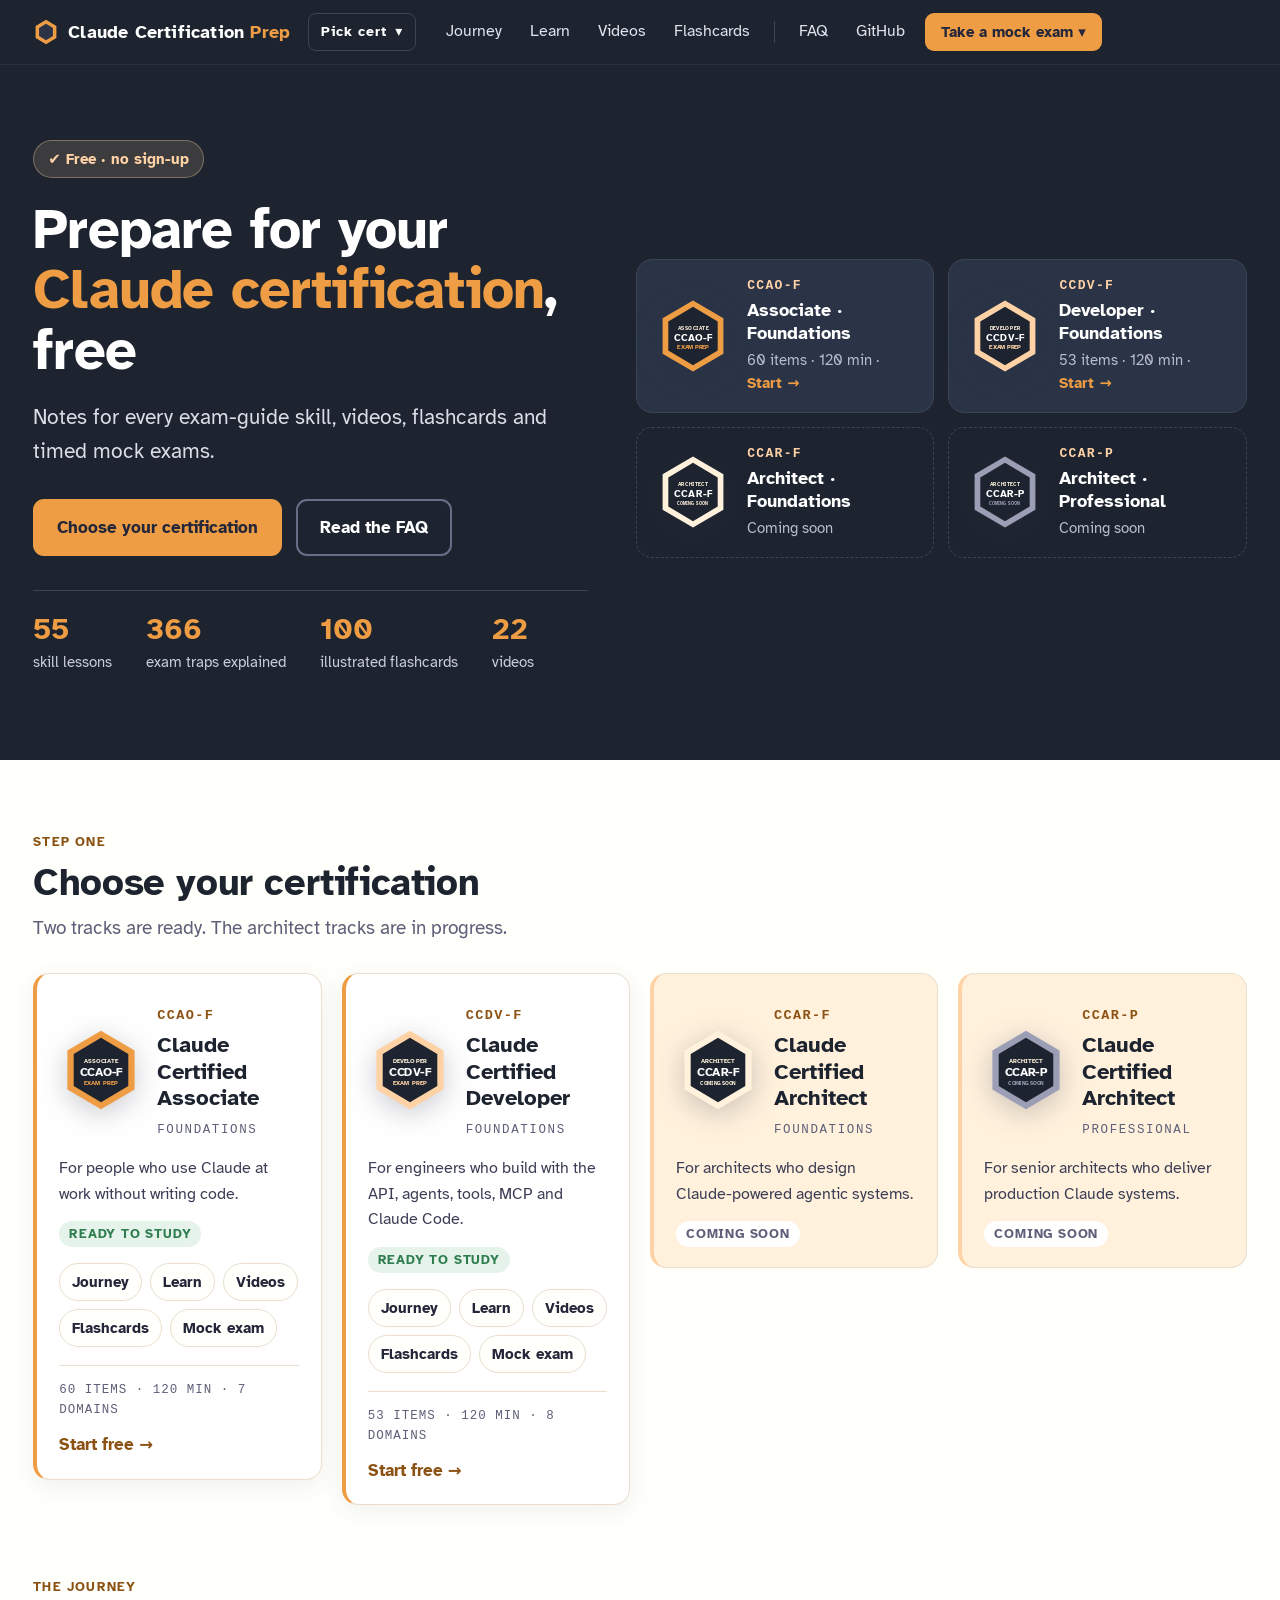
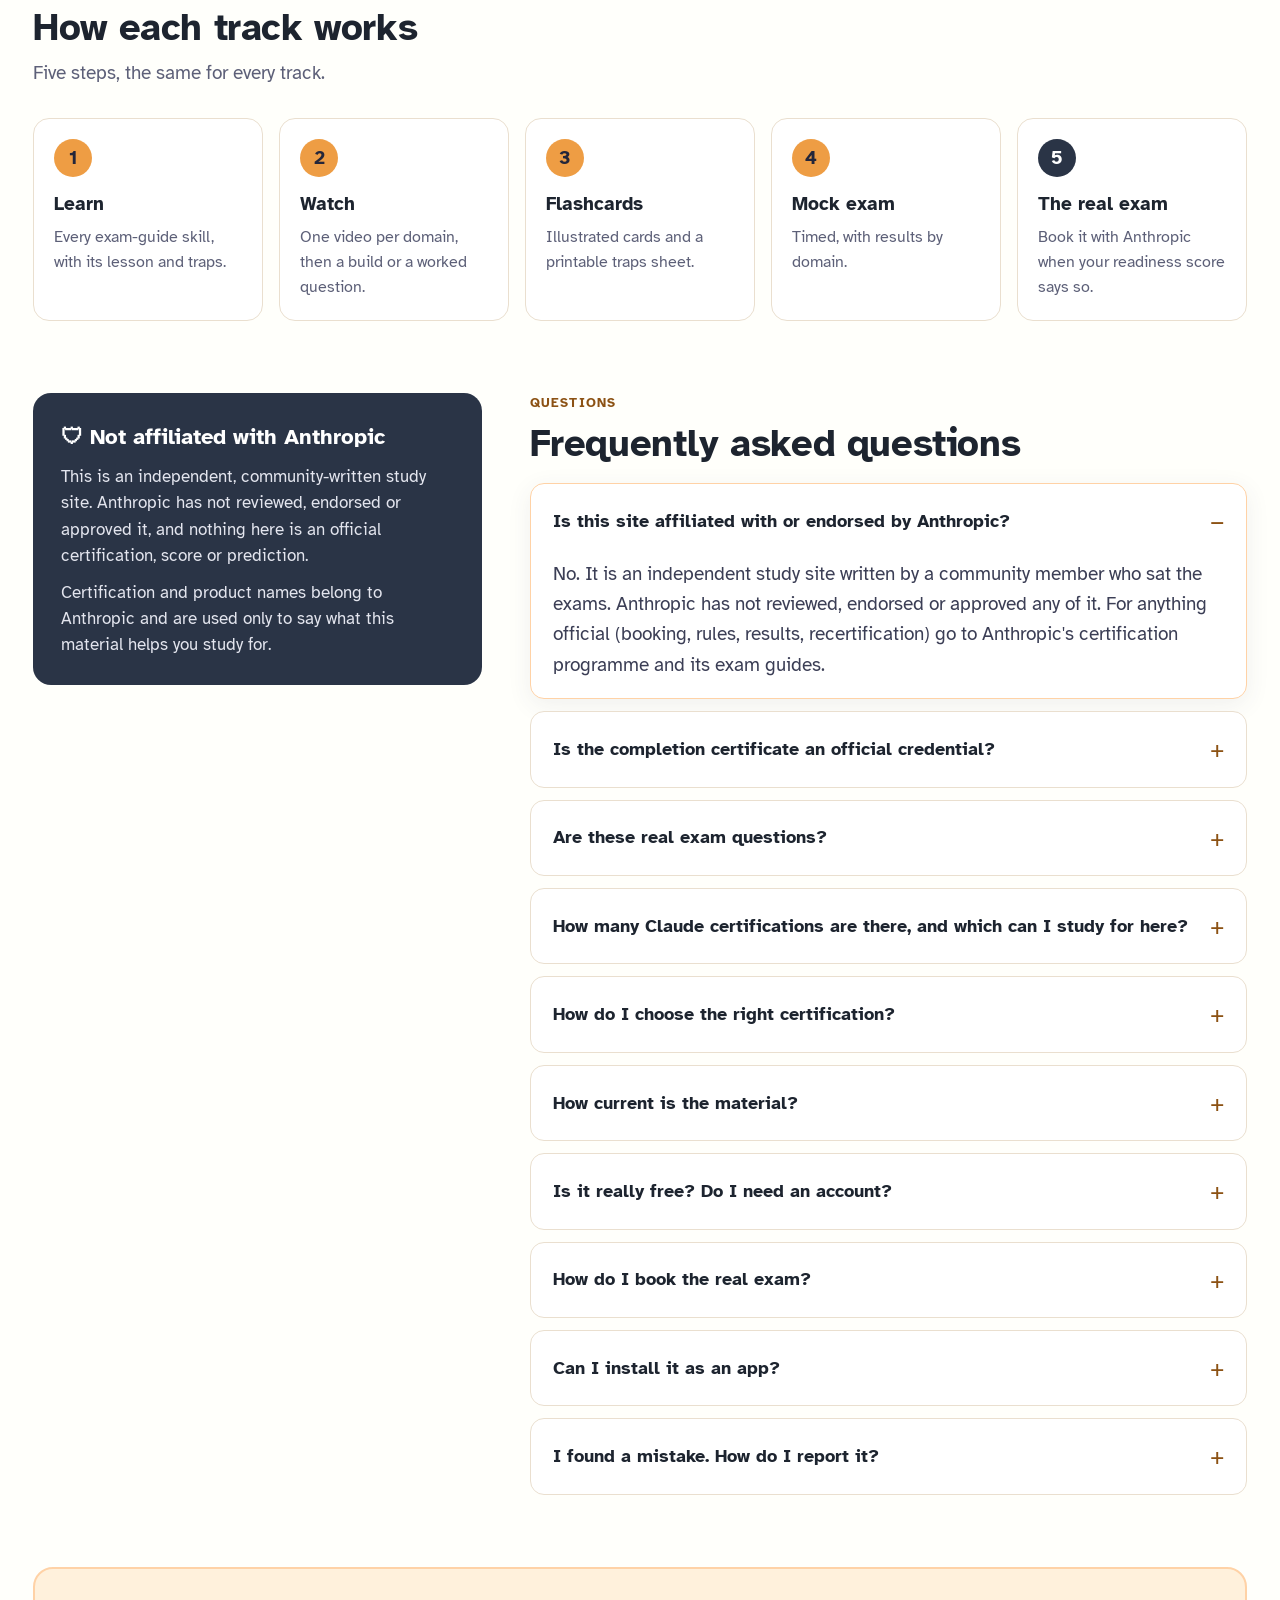
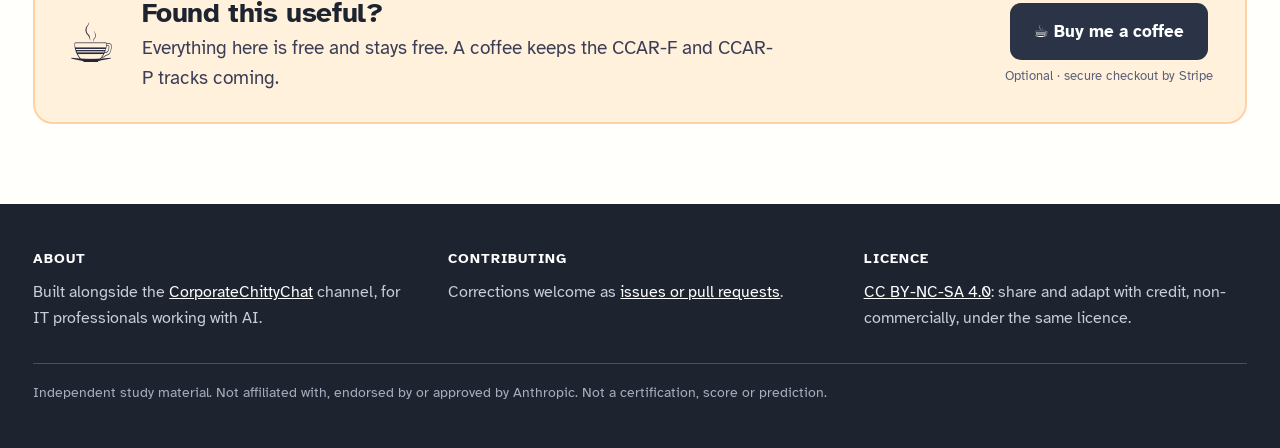
==== index.html @ 1da35a8d "Install app button in the header The shared header has an Install app button. In Chrome, Edge and on" ====
<!DOCTYPE html>
<html lang="en">
<head>
<meta charset="UTF-8">
<meta name="viewport" content="width=device-width, initial-scale=1.0">
<title>Claude Certification Prep · free study material</title>
<link rel="icon" href="data:image/svg+xml,%3Csvg xmlns='http://www.w3.org/2000/svg' viewBox='0 0 120 120'%3E%3Cpolygon points='60,4 108,32 108,88 60,116 12,88 12,32' fill='%23EE9D44'/%3E%3Cpolygon points='60,22 92,41 92,79 60,98 28,79 28,41' fill='%232A3446'/%3E%3C/svg%3E">
<link rel="manifest" href="manifest.webmanifest">
<link rel="apple-touch-icon" href="icons/icon-192.png">
<meta name="theme-color" content="#1D242F">
<meta name="apple-mobile-web-app-title" content="Cert Prep">
<meta name="description" content="Free study notes, videos, flashcards and mock exams for the CCAO-F and CCDV-F Claude certifications. Not affiliated with Anthropic.">
<link rel="stylesheet" href="theme.css?v=2026110306">
<style>
  *{box-sizing:border-box; margin:0; padding:0;}
  .wrap{max-width:var(--page-max); margin:0 auto; padding:0 var(--page-pad);}
  .label{display:block; font-size:13px; font-weight:800; letter-spacing:1.2px; text-transform:uppercase; color:var(--orange-ink); margin-bottom:8px;}
  section{padding:72px 0 0;}
  section[id]{scroll-margin-top:80px;}
  h2{font-size:38px; line-height:1.15; letter-spacing:-.4px; color:var(--slate-deep);}
  .sub{color:var(--muted); font-size:19px; margin-top:8px; max-width:780px;}
  .btn{display:inline-flex; align-items:center; gap:8px; font-size:17px; font-weight:700; padding:13px 22px; border-radius:11px; text-decoration:none; border:2px solid transparent;}
  .btn.primary{background:var(--orange); color:var(--ink);}
  .btn.primary:hover{filter:brightness(1.06);}
  .btn.ghost{border-color:#6A6D88; color:#fff;}
  .btn.ghost:hover{background:rgba(255,255,255,.08);}

  /* hero */
  .hero{background:var(--slate-deep); color:#fff; padding:76px 0 84px;}
  .hero .wrap{display:grid; grid-template-columns:minmax(0,1fr) minmax(0,1.1fr); gap:48px; align-items:center;}
  .pill{display:inline-flex; gap:10px; align-items:center; font-size:15px; font-weight:700; background:rgba(255,210,166,.14); color:var(--peach); border:1px solid rgba(255,210,166,.35); padding:6px 14px; border-radius:999px; margin-bottom:22px;}
  .hero h1{font-size:56px; line-height:1.08; letter-spacing:-.8px;}
  .hero h1 em{font-style:normal; color:var(--orange);}
  .hero .lead{font-size:21px; color:#DADCE7; margin:20px 0 30px; max-width:640px;}
  .cta{display:flex; flex-wrap:wrap; gap:14px;}
  .hero .note{margin-top:20px; font-size:14.5px; color:#AFB2C6;}

  .hbadges{display:grid; grid-template-columns:repeat(2,minmax(0,1fr)); gap:14px;}
  .hb{display:flex; gap:16px; align-items:center; background:var(--slate); border:1px solid #3A4558; border-radius:16px; padding:16px 18px; color:#fff; text-decoration:none;}
  a.hb:hover{border-color:var(--orange);}
  .hb .badge{width:76px; height:76px; flex:none;}
  .hb .c{display:block; font-family:var(--mono); font-size:13px; font-weight:700; letter-spacing:1.3px; color:var(--peach);}
  .hb b{display:block; font-size:18px; line-height:1.25; margin-top:3px;}
  .hb .l{display:block; font-size:14.5px; color:#B9BDCE; margin-top:5px;}
  .hb .go{color:var(--orange); font-weight:700;}
  .hb.soon{background:transparent; border-style:dashed;}
  .stats{display:flex; flex-wrap:wrap; gap:12px 34px; margin-top:34px; padding-top:22px; border-top:1px solid #3A4558;}
  .stat b{display:block; font-size:30px; line-height:1.1; color:var(--orange);}
  .stat span{font-size:14.5px; color:#C9CDDA;}

  /* certifications */
  .certs{display:grid; grid-template-columns:repeat(4,minmax(0,1fr)); gap:20px; margin-top:30px; align-items:start;}
  .cert{display:flex; flex-direction:column; background:var(--card); border:1px solid var(--line); border-left:4px solid var(--orange); border-radius:16px; padding:24px 22px 20px; box-shadow:var(--shadow);}
  .cert.soon{border-left-color:var(--peach); background:var(--cream); box-shadow:none;}
  .badge{width:84px; height:84px; flex:none; filter:drop-shadow(0 6px 14px rgba(44,46,67,.25));}
  .cert .bhead{display:flex; gap:14px; align-items:center;}
  .cert .code{font-family:var(--mono); font-size:13.5px; font-weight:700; letter-spacing:1.4px; color:var(--orange-ink);}
  .cert h3{font-size:22px; line-height:1.2; margin-top:4px; color:var(--slate-deep);}
  .cert .lvl{font-family:var(--mono); font-size:12.5px; letter-spacing:1.6px; text-transform:uppercase; color:var(--muted); margin-top:6px;}
  .cert .who{font-size:16px; color:#3B3E55; margin-top:14px;}
  .cert .status{align-self:flex-start; margin-top:14px; font-size:12.5px; font-weight:800; letter-spacing:.8px; text-transform:uppercase; padding:3px 10px; border-radius:999px; background:var(--good-soft); color:var(--good);}
  .cert.soon .status{background:#fff; color:var(--muted);}
  .cert ul{list-style:none; display:flex; flex-wrap:wrap; gap:8px; margin-top:16px; font-size:15px;}
  .cert ul a{display:inline-block; text-decoration:none; font-weight:700; padding:6px 12px; border:1px solid var(--line); border-radius:999px; background:var(--paper);}
  .cert ul a:hover{color:var(--orange-ink); border-color:var(--orange);}
  .cert .foot{margin-top:18px; padding-top:14px; border-top:1px solid var(--line); font-family:var(--mono); font-size:12.5px; letter-spacing:1px; text-transform:uppercase; color:var(--muted);}
  .cert .go{margin-top:12px; font-weight:800; font-size:16.5px; color:var(--orange-ink); text-decoration:none;}
  .cert .go:hover{text-decoration:underline;}

  /* how it works */
  .steps{display:grid; grid-template-columns:repeat(5,minmax(0,1fr)); gap:16px; margin-top:30px; counter-reset:s;}
  .step{background:var(--card); border:1px solid var(--line); border-radius:16px; padding:20px; counter-increment:s;}
  .step::before{content:counter(s); display:flex; align-items:center; justify-content:center; width:38px; height:38px; border-radius:50%; background:var(--orange); color:var(--ink); font-weight:800; margin-bottom:12px;}
  .step:last-child::before{background:var(--slate); color:#fff;}
  .step h3{font-size:19px; color:var(--slate-deep);}
  .step p{font-size:15.5px; color:var(--muted); margin-top:6px;}

  /* faq */
  .faq{display:grid; grid-template-columns:minmax(0,1fr) minmax(0,1.6fr); gap:48px; align-items:start;}
  .notice{background:var(--slate); color:#fff; border-radius:18px; padding:26px 28px; position:sticky; top:90px;}
  .notice h3{font-size:22px; display:flex; gap:10px; align-items:center;}
  .notice p{color:#E3E5EE; margin-top:10px; font-size:16.5px;}
  .qa{display:grid; gap:12px;}
  details{background:var(--card); border:1px solid var(--line); border-radius:14px; padding:0 22px;}
  details[open]{border-color:var(--peach); box-shadow:var(--shadow);}
  summary{cursor:pointer; list-style:none; display:flex; justify-content:space-between; align-items:center; gap:16px; padding:18px 0; font-weight:700; font-size:18px; color:var(--slate-deep);}
  summary::-webkit-details-marker{display:none;}
  summary::after{content:"+"; font-size:24px; font-weight:400; color:var(--orange-ink); flex:none;}
  details[open] summary::after{content:"−";}
  details p{padding:0 0 18px; color:#3B3E55; max-width:72ch;}
  details p + p{margin-top:-6px;}
  details a{color:var(--orange-ink); font-weight:600;}

  /* support */
  .coffee{display:grid; grid-template-columns:auto 1fr auto; gap:26px; align-items:center; background:var(--cream); border:2px solid var(--peach); border-radius:20px; padding:28px 32px;}
  .coffee .cup{font-size:54px; line-height:1;}
  .coffee h2{font-size:28px;}
  .coffee p{color:#3B3E55; max-width:640px; margin-top:4px;}
  .coffee-cta{display:flex; flex-direction:column; align-items:center; gap:6px;}
  .coffee-cta small{color:var(--muted); font-size:13px;}
  .btn.coffee-btn{background:var(--slate); color:#fff;}
  .btn.coffee-btn:hover{background:var(--slate-deep);}
  .supporters{background:#fff; border:1px solid var(--peach); color:var(--slate); font-weight:700; font-size:14.5px; padding:4px 12px; border-radius:999px;}
  .thanks{position:fixed; left:50%; bottom:22px; transform:translateX(-50%); background:var(--good); color:#fff; font-weight:700; padding:14px 22px; border-radius:12px; z-index:30;}
  .hidden{display:none!important;}

  footer{margin-top:80px; background:var(--slate-deep); color:#C9CCDA; padding:44px 0; font-size:16px;}
  footer .wrap{display:grid; grid-template-columns:repeat(3,minmax(0,1fr)); gap:32px;}
  footer h4{color:#fff; font-size:14px; letter-spacing:1px; text-transform:uppercase; margin-bottom:10px;}
  footer a{color:#fff;}
  .fine{grid-column:1 / -1; border-top:1px solid #4A4D68; padding-top:18px; font-size:13.5px; color:#A9ACC0;}

  @media (max-width:1180px){ .certs{grid-template-columns:repeat(2,minmax(0,1fr));} .steps{grid-template-columns:repeat(3,minmax(0,1fr));} .cert{min-height:0;} }
  @media (max-width:900px){
    .hero .wrap, .faq, footer .wrap{grid-template-columns:1fr;}
    .notice{position:static;}
    .coffee{grid-template-columns:1fr; text-align:center; justify-items:center;}
  }
  /* Phones: a short hero so the certification cards show early; the hero badges (repeated on the cards) are
     dropped and the four stats become one quiet line. */
  @media (max-width:640px){
    .wrap{padding:0 16px;}
    section{padding-top:44px;}
    .hero{padding:26px 0 30px!important;} .hero .wrap{gap:18px;}
    .pill{font-size:14px; padding:4px 12px; margin-bottom:14px;}
    .hero h1{font-size:32px; line-height:1.12;} .hero .lead{font-size:17.5px; margin:12px 0 18px;}
    .cta .btn{width:100%; justify-content:center; min-height:52px;}
    .cta .btn.ghost{display:none;}
    /* the certification tiles become a swipeable row: one tile at a time, the next one peeking in */
    .hbadges{display:flex; overflow-x:auto; scroll-snap-type:x mandatory; gap:12px; margin:0 calc(-1 * var(--page-pad)); padding:0 var(--page-pad) 8px; scrollbar-width:none;}
    .hbadges::-webkit-scrollbar{display:none;}
    .hb{flex:0 0 84%; scroll-snap-align:start;} .hb .badge{width:64px; height:64px;}
    .stats{gap:6px 18px; margin-top:22px; padding-top:16px;}
    .stat b{display:inline; font-size:20px; margin-right:6px;} .stat span{font-size:15px;}
    h2{font-size:28px;}
    .sub{font-size:17px;}
    .certs{grid-template-columns:1fr;}
    .steps{grid-template-columns:1fr; gap:10px; margin-top:20px;}
    .step{display:grid; grid-template-columns:38px 1fr; gap:2px 14px; padding:14px 16px;}
    .step::before{grid-row:1 / span 2; margin:0;}
    .step p{margin-top:0; font-size:16px;}
    .notice{padding:20px 18px;}
    details{padding:0 16px;}
    summary{font-size:17px; min-height:56px; padding:12px 0;}
    .coffee{padding:22px 18px; gap:14px;}
    footer{margin-top:52px; padding:32px 0;}
    .fine{font-size:14px;}
  }
</style>
</head>
<body>
<header id="siteNav" data-page="home"></header>

<section class="hero" style="padding-top:76px">
  <div class="wrap">
    <div>
      <span class="pill">✔ Free · no sign-up</span>
      <h1>Prepare for your <em>Claude certification</em>, free</h1>
      <p class="lead">Notes for every exam-guide skill, videos, flashcards and timed mock exams.</p>
      <div class="cta">
        <a class="btn primary" href="#certs">Choose your certification</a>
        <a class="btn ghost" href="#faq">Read the FAQ</a>
      </div>
      <div class="stats" id="facts"></div>
    </div>
    <div class="hbadges" id="heroBadges"></div>
  </div>
</section>

<section id="certs">
  <div class="wrap">
    <span class="label">Step one</span>
    <h2>Choose your certification</h2>
    <p class="sub">Two tracks are ready. The architect tracks are in progress.</p>
    <div class="certs" id="certGrid"></div>
  </div>
</section>

<section id="how">
  <div class="wrap">
    <span class="label">The journey</span>
    <h2>How each track works</h2>
    <p class="sub">Five steps, the same for every track.</p>
    <div class="steps">
      <div class="step"><h3>Learn</h3><p>Every exam-guide skill, with its lesson and traps.</p></div>
      <div class="step"><h3>Watch</h3><p>One video per domain, then a build or a worked question.</p></div>
      <div class="step"><h3>Flashcards</h3><p>Illustrated cards and a printable traps sheet.</p></div>
      <div class="step"><h3>Mock exam</h3><p>Timed, with results by domain.</p></div>
      <div class="step"><h3>The real exam</h3><p>Book it with Anthropic when your readiness score says so.</p></div>
    </div>
  </div>
</section>

<section id="faq">
  <div class="wrap faq">
    <div class="notice">
      <h3>🛡 Not affiliated with Anthropic</h3>
      <p>This is an independent, community-written study site. Anthropic has not reviewed, endorsed or approved it, and nothing here is an official certification, score or prediction.</p>
      <p>Certification and product names belong to Anthropic and are used only to say what this material helps you study for.</p>
    </div>
    <div>
      <span class="label">Questions</span>
      <h2 style="margin-bottom:18px">Frequently asked questions</h2>
      <div class="qa">
        <details open>
          <summary>Is this site affiliated with or endorsed by Anthropic?</summary>
          <p>No. It is an independent study site written by a community member who sat the exams. Anthropic has not reviewed, endorsed or approved any of it. For anything official (booking, rules, results, recertification) go to Anthropic's certification programme and its exam guides.</p>
        </details>
        <details>
          <summary>Is the completion certificate an official credential?</summary>
          <p>No. It records that you finished this free practice path and how you scored on its practice mock exam. It is not an Anthropic certification, not a score on the real exam and not a prediction that you will pass.</p>
        </details>
        <details>
          <summary>Are these real exam questions?</summary>
          <p>No. Every practice question, flashcard and worked example is written for this project, and no item from any real exam is reproduced. The study notes are organised by the skills and weights Anthropic publishes in its exam guides, because that is what the exam is marked against.</p>
        </details>
        <details>
          <summary>How many Claude certifications are there, and which can I study for here?</summary>
          <p>Four: Associate (CCAO-F), Developer (CCDV-F), Architect Foundations (CCAR-F) and Architect Professional (CCAR-P). CCAO-F and CCDV-F have full material here today. CCAR-F and CCAR-P are being written and will follow the same journey.</p>
        </details>
        <details>
          <summary>How do I choose the right certification?</summary>
          <p>CCAO-F is for people who use Claude at work without writing code: prompting, checking output, choosing features, governance. CCDV-F is for developers who build with the API, agents, tools and MCP, and Claude Code. The architect tracks are for people who design Claude-powered systems.</p>
        </details>
        <details>
          <summary>How current is the material?</summary>
          <p>The notes follow the published exam guides and show the date product facts were last checked. Model names, limits and prices change between releases, so confirm them at docs.claude.com before you sit the exam. When a guide changes, the notes are updated to match.</p>
        </details>
        <details>
          <summary>Is it really free? Do I need an account?</summary>
          <p>Yes, and no. There is no paywall, no sign-up and no tracking. Your progress (lessons ticked, flashcards known, mock scores) is kept in your own browser only. The only ask is an optional coffee.</p>
        </details>
        <details>
          <summary>How do I book the real exam?</summary>
          <p>Through Anthropic's certification programme, which publishes the exam guide, fees and policies for each certification. Read the official guide for your exam before booking.</p>
        </details>
        <details>
          <summary>Can I install it as an app?</summary>
          <p>Yes, free. Use <b>Install app</b> in the menu at the top. On Android or in Chrome or Edge on a computer, choose Install. On iPhone or iPad, open the site in Safari, tap Share, then Add to Home Screen. It opens full screen from its own icon, and your progress stays on your device as before.</p>
        </details>
        <details>
          <summary>I found a mistake. How do I report it?</summary>
          <p>Please open an <a href="https://github.com/CorporateChittyChat/claude-certification-prep/issues">issue on GitHub</a>. Corrections are welcome, especially where the official documentation has moved on.</p>
        </details>
      </div>
    </div>
  </div>
</section>

<section id="support">
  <div class="wrap">
    <div class="coffee">
      <div class="cup" aria-hidden="true">☕</div>
      <div>
        <h2>Found this useful?</h2>
        <p>Everything here is free and stays free. A coffee keeps the CCAR-F and CCAR-P tracks coming.</p>
      </div>
      <div class="coffee-cta">
        <a class="btn coffee-btn" href="https://buy.stripe.com/5kQ8wSeembHnakwaXGgrS01" target="_blank" rel="noopener">☕ Buy me a coffee</a>
        <small>Optional · secure checkout by Stripe</small>
        <span class="supporters hidden" id="supporters"></span>
      </div>
    </div>
  </div>
</section>

<div class="thanks hidden" id="thanks" role="status">Thank you for the coffee! 🙏 It genuinely helps keep this free.</div>

<footer>
  <div class="wrap">
    <div>
      <h4>About</h4>
      <p>Built alongside the <a href="https://www.youtube.com/@Corporatechittychat">CorporateChittyChat</a> channel, for IT professionals working with AI.</p>
    </div>
    <div>
      <h4>Contributing</h4>
      <p>Corrections welcome as <a href="https://github.com/CorporateChittyChat/claude-certification-prep/issues">issues or pull requests</a>.</p>
    </div>
    <div>
      <h4>Licence</h4>
      <p><a href="https://github.com/CorporateChittyChat/claude-certification-prep/blob/main/LICENSE.md">CC BY-NC-SA 4.0</a>: share and adapt with credit, non-commercially, under the same licence.</p>
    </div>
    <p class="fine">Independent study material. Not affiliated with, endorsed by or approved by Anthropic. Not a certification, score or prediction.</p>
  </div>
</footer>

<script src="site-nav.js?v=2026110306"></script>
<script src="path-data.js?v=2026110306"></script>
<script src="flashcards-data.js?v=2026110306"></script>
<script src="learn-data-ccao-f.js?v=2026110306"></script>
<script src="learn-data-ccdv-f.js?v=2026110306"></script>
<script>
const el = (tag, cls, text) => { const e = document.createElement(tag); if(cls) e.className = cls; if(text !== undefined) e.textContent = text; return e; };
const LD = window.LEARN_DATA || {}, PD = window.PATH_DATA || {}, FC = window.FC_DATA || {};

const CERTS = [
  { id: "ccao-f", name: "Claude Certified Associate", lvl: "Foundations", who: "For people who use Claude at work without writing code." },
  { id: "ccdv-f", name: "Claude Certified Developer", lvl: "Foundations", who: "For engineers who build with the API, agents, tools, MCP and Claude Code." },
  { id: "ccar-f", name: "Claude Certified Architect", lvl: "Foundations", who: "For architects who design Claude-powered agentic systems.", soon: true },
  { id: "ccar-p", name: "Claude Certified Architect", lvl: "Professional", who: "For senior architects who deliver production Claude systems.", soon: true }
];

/* Exam-prep badges, drawn with SVG DOM calls (no HTML strings). Ring colours come from the palette. */
const RING = { "ccao-f": ["#EE9D44", "ASSOCIATE"], "ccdv-f": ["#FFD2A6", "DEVELOPER"], "ccar-f": ["#FFF1DC", "ARCHITECT"], "ccar-p": ["#9C9EB5", "ARCHITECT"] };
function badge(id, soon){
  const NS = "http://www.w3.org/2000/svg", [ring, role] = RING[id];
  const svg = document.createElementNS(NS, "svg");
  svg.setAttribute("viewBox", "0 0 120 120"); svg.setAttribute("class", "badge"); svg.setAttribute("aria-hidden", "true");
  const poly = (pts, fill) => { const p = document.createElementNS(NS, "polygon"); p.setAttribute("points", pts); p.setAttribute("fill", fill); svg.append(p); };
  const text = (y, fill, size, weight, len, t) => { const e = document.createElementNS(NS, "text"); [["x", 60], ["y", y], ["text-anchor", "middle"], ["fill", fill], ["font-size", size], ["font-weight", weight], ["textLength", len], ["lengthAdjust", "spacingAndGlyphs"], ["font-family", "Atkinson Hyperlegible, Segoe UI, system-ui, Arial, sans-serif"]].forEach(([k, v]) => e.setAttribute(k, v)); e.textContent = t; svg.append(e); };
  poly("60,4 108,32 108,88 60,116 12,88 12,32", ring);
  poly("60,14 99,37 99,83 60,106 21,83 21,37", "#1D242F");
  text(50, "#FFF1DC", 9, 700, 48, role);
  text(68, "#FFFFFF", 16, 800, 60, id.toUpperCase());
  text(81, ring, 8.5, 700, 50, soon ? "COMING SOON" : "EXAM PREP");
  return svg;
}
const heroBadges = document.getElementById("heroBadges");

const grid = document.getElementById("certGrid");
let totals = { notes: 0, traps: 0, cards: 0, videos: 0 };
CERTS.forEach(c => {
  const L = LD[c.id], P = PD[c.id], F = FC[c.id];
  const card = el("article", "cert" + (c.soon ? " soon" : ""));
  const bh = el("div", "bhead"), bt = el("div");
  bt.append(el("span", "code", c.id.toUpperCase()), el("h3", "", c.name), el("span", "lvl", c.lvl));
  bh.append(badge(c.id, c.soon), bt);
  card.append(bh, el("p", "who", c.who));
  card.append(el("span", "status", c.soon ? "Coming soon" : "Ready to study"));
  if(!c.soon && P){
    const ul = el("ul");
    [["🧭", "Journey", "path.html?track=" + c.id], ["📖", "Learn", "learn.html?track=" + c.id], ["▶", "Videos", "videos.html?track=" + c.id], ["🃏", "Flashcards", "flashcards.html?track=" + c.id], ["⏱", "Mock exam", P.exam]].forEach(([i, t, h]) => {
      const li = el("li"), a = el("a"); a.href = h; a.textContent = t; li.append(a); ul.append(li);
    });
    card.append(ul);
  }
  const g = L && L.glance ? Object.fromEntries(L.glance) : null;
  const doms = L ? L.domains.filter(d => d.w).length : 0;
  const items = g && g.Items ? g.Items.split(",")[0] + " items" : null;
  const time = g && g.Time ? g.Time.replace(" minutes", " min") : null;
  if(!c.soon) card.append(el("span", "foot", [items, time, doms ? doms + " domains" : null].filter(Boolean).join(" · ") || "Notes, videos, flashcards, mock exam"));
  // hero tile: badge and the facts that matter, linking to the track's journey
  const hb = el(c.soon ? "div" : "a", "hb" + (c.soon ? " soon" : ""));
  if(!c.soon) hb.href = "path.html?track=" + c.id;
  const ht = el("div");
  ht.append(el("span", "c", c.id.toUpperCase()), el("b", "", c.name.replace("Claude Certified ", "") + " · " + c.lvl));
  const hl = el("span", "l");
  if(c.soon) hl.textContent = "Coming soon";
  else { hl.append(document.createTextNode([items, time].filter(Boolean).join(" · ") + " · "), el("span", "go", "Start →")); }
  ht.append(hl); hb.append(badge(c.id, c.soon), ht); heroBadges.append(hb);
  if(!c.soon){
    const go = el("a", "go", "Start free →"); go.href = "path.html?track=" + c.id;
    go.addEventListener("click", () => { try{ localStorage.setItem("fc-track", JSON.stringify(c.id)); }catch(e){} });
    card.append(go);
  }
  grid.append(card);
  if(L) L.domains.forEach(d => d.subs.forEach(s => { if(d.w) totals.notes++; totals.traps += s.traps.length; }));
  if(F) totals.cards += F.cards.length;
  if(P) P.sections.forEach(s => s.lessons.forEach(l => l.links.forEach(x => { if(/youtu\.?be/.test(x[2])) totals.videos++; })));
});

const facts = document.getElementById("facts");
[[totals.notes, "skill lessons"], [totals.traps, "exam traps explained"], [totals.cards, "illustrated flashcards"], [totals.videos, "videos"]].forEach(([n, t]) => {
  const f = el("div", "stat"); f.append(el("b", "", String(n)), el("span", "", t)); facts.append(f);
});

/* Supporter count: written daily by .github/workflows/supporters.yml; shown once it reaches 3 */
fetch("supporters.json", { cache: "no-store" }).then(r => r.ok ? r.json() : null).then(d => {
  const n = d && Number.isInteger(d.count) ? d.count : 0;
  if(n < 3) return;
  const s = document.getElementById("supporters");
  s.textContent = `☕ ${n} coffees bought so far`; s.classList.remove("hidden");
}).catch(() => {});

/* Stripe can redirect here with ?thanks=1 after a tip */
if(new URLSearchParams(location.search).get("thanks") === "1"){
  const t = document.getElementById("thanks");
  t.classList.remove("hidden");
  setTimeout(() => t.classList.add("hidden"), 6000);
}
</script>
</body>
</html>
---- theme.css ----
/* Site palette and type scale. Every page links this file first and builds on these tokens.
   Palette (from the CCAO-F recap deck): #FFFFFB paper · #FFF1DC cream · #FFD2A6 peach · #EE9D44 orange · #2A3446 slate · #1D242F navy.
   Contrast: orange is a fill colour (dark text on it). For orange-coloured TEXT use --orange-ink, which passes AA on paper/cream. */
/* Atkinson Hyperlegible (Braille Institute, SIL OFL 1.1), self-hosted in fonts/: no request to Google. See NOTICE.md. */
@font-face{font-family:"Atkinson Hyperlegible"; src:url("fonts/AtkinsonHyperlegible-Regular.woff2") format("woff2"); font-weight:400; font-style:normal; font-display:swap;}
@font-face{font-family:"Atkinson Hyperlegible"; src:url("fonts/AtkinsonHyperlegible-Bold.woff2") format("woff2"); font-weight:700; font-style:normal; font-display:swap;}
@font-face{font-family:"Atkinson Hyperlegible"; src:url("fonts/AtkinsonHyperlegible-Italic.woff2") format("woff2"); font-weight:400; font-style:italic; font-display:swap;}
@font-face{font-family:"Atkinson Hyperlegible"; src:url("fonts/AtkinsonHyperlegible-BoldItalic.woff2") format("woff2"); font-weight:700; font-style:italic; font-display:swap;}
:root{
  --paper:#FFFFFB;
  --cream:#FFF1DC;
  --peach:#FFD2A6;
  --orange:#EE9D44;
  --slate:#2A3446;

  --slate-deep:#1D242F;      /* header, footer, dark panels */
  --slate-soft:#E8EBF0;      /* quiet fills, meter tracks */
  --orange-ink:#8C5214;      /* orange text on light backgrounds (AA) */
  --ink:#24263A;             /* body text */
  --muted:#5D6078;           /* secondary text (AA on paper and cream) */
  --line:#EADFCF;            /* borders on paper/cream */
  --card:#FFFFFF;
  --good:#2E7D4F; --good-soft:#E6F3EA;
  --bad:#B3261E;  --bad-soft:#FBE9E7;

  /* legacy aliases so older page CSS picks up the palette */
  --navy:var(--slate-deep); --panel:var(--slate); --grey:var(--muted);
  --accent:var(--orange); --accent-ink:var(--orange-ink); --accent-soft:var(--cream);
  --gold:var(--orange); --green:var(--good); --green-soft:var(--good-soft); --red:var(--bad); --red-soft:var(--bad-soft);

  --page-max:1880px;       /* pages use the full width of large desktop screens */
  --page-pad:clamp(16px,2.6vw,48px);
  --radius:14px;
  --shadow:0 6px 24px rgba(61,64,91,.08);
  --font:"Atkinson Hyperlegible","Segoe UI",system-ui,-apple-system,Arial,sans-serif;
  --mono:Consolas,"Cascadia Mono","SF Mono",monospace;
}
html{-webkit-text-size-adjust:100%;}
body{font-family:var(--font); background:var(--paper); color:var(--ink); font-size:18px; line-height:1.6;}
@media (min-width:1280px){ body{font-size:19px;} }
a{color:inherit;}
::selection{background:var(--peach);}
:focus-visible{outline:3px solid var(--orange); outline-offset:2px;}
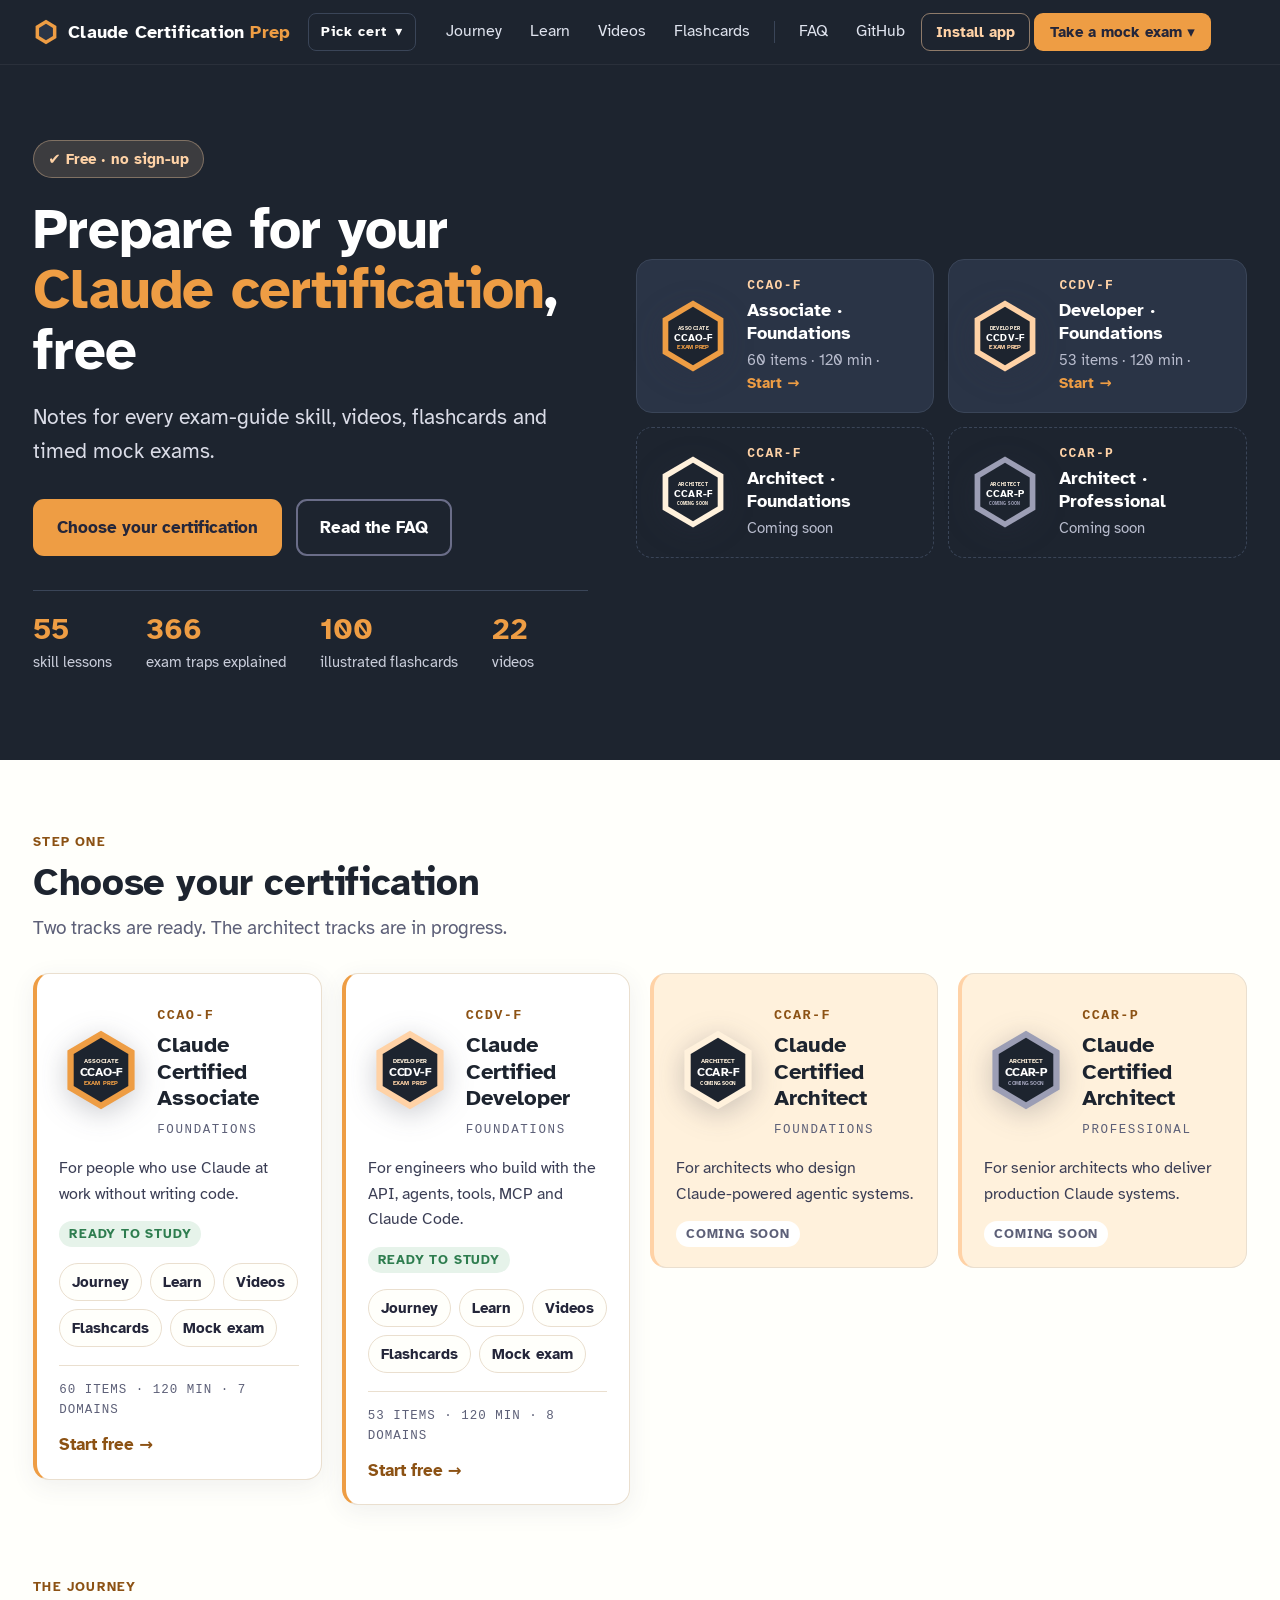
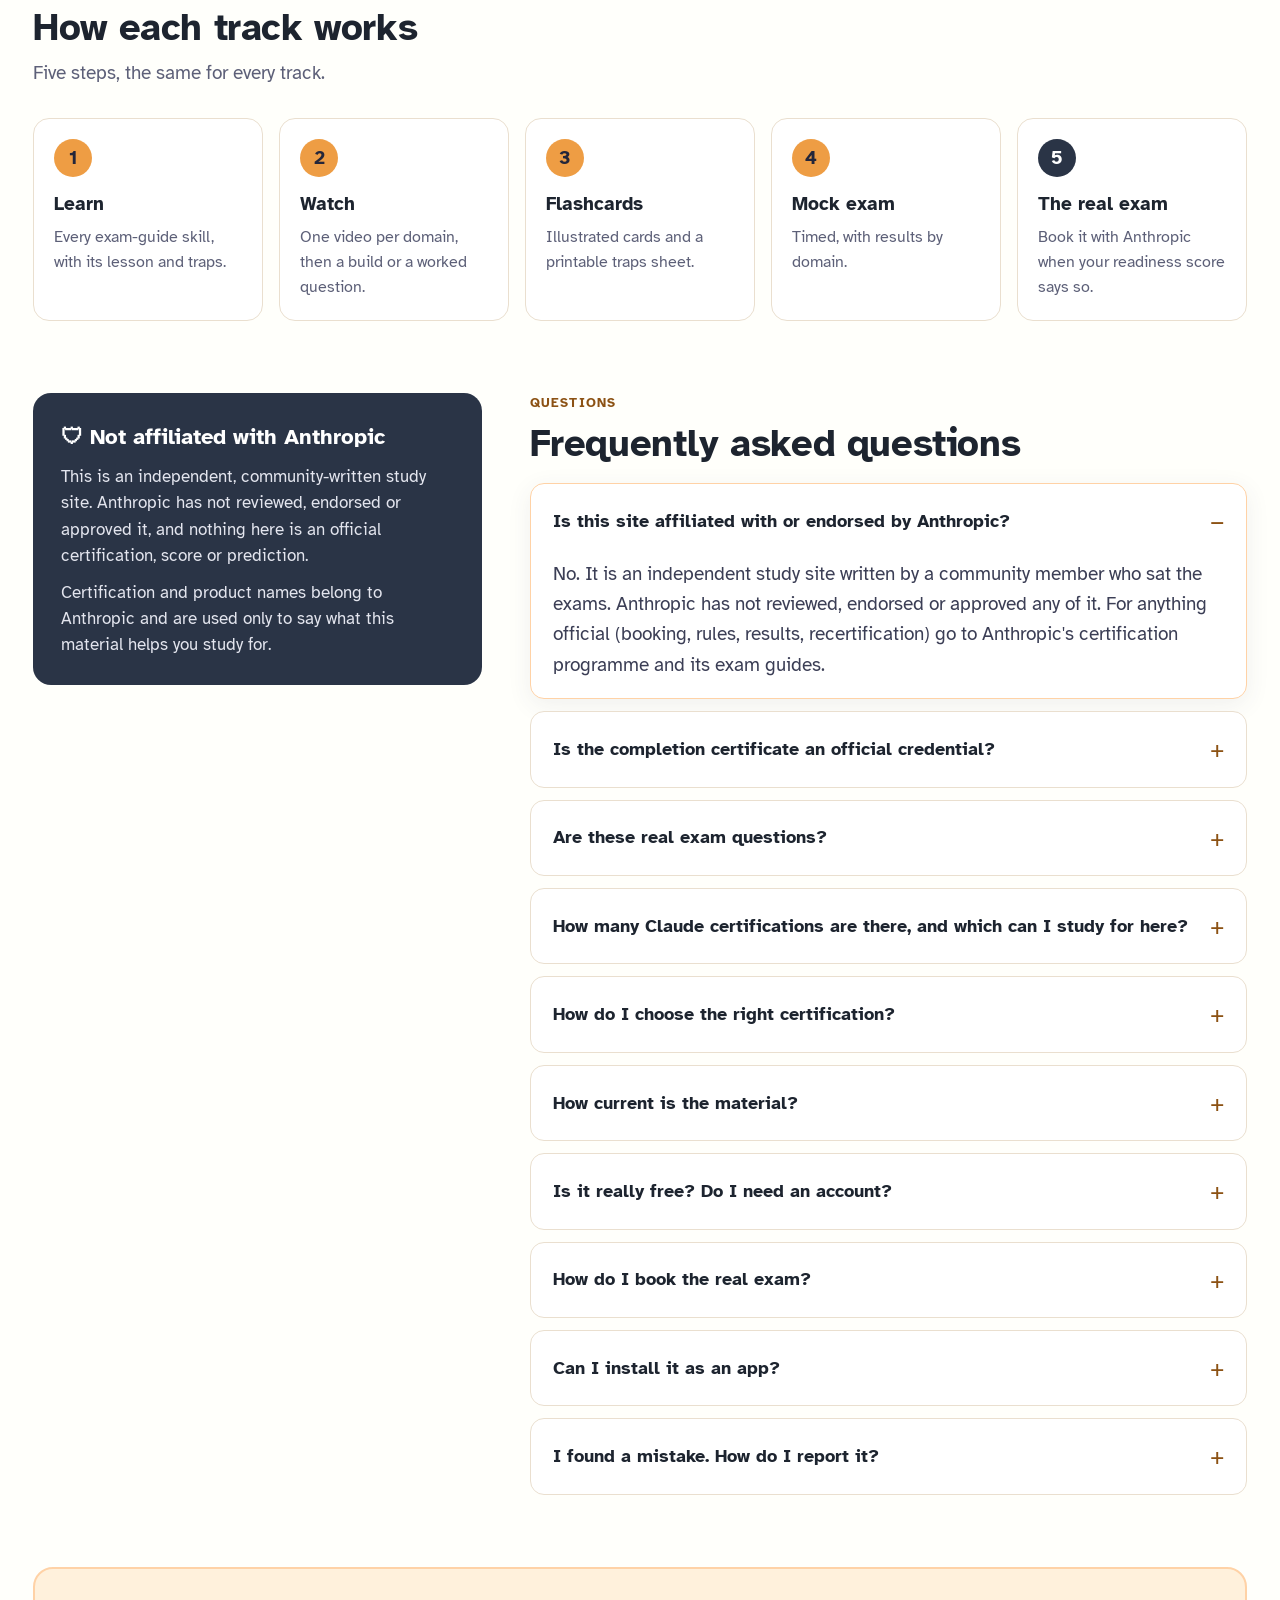
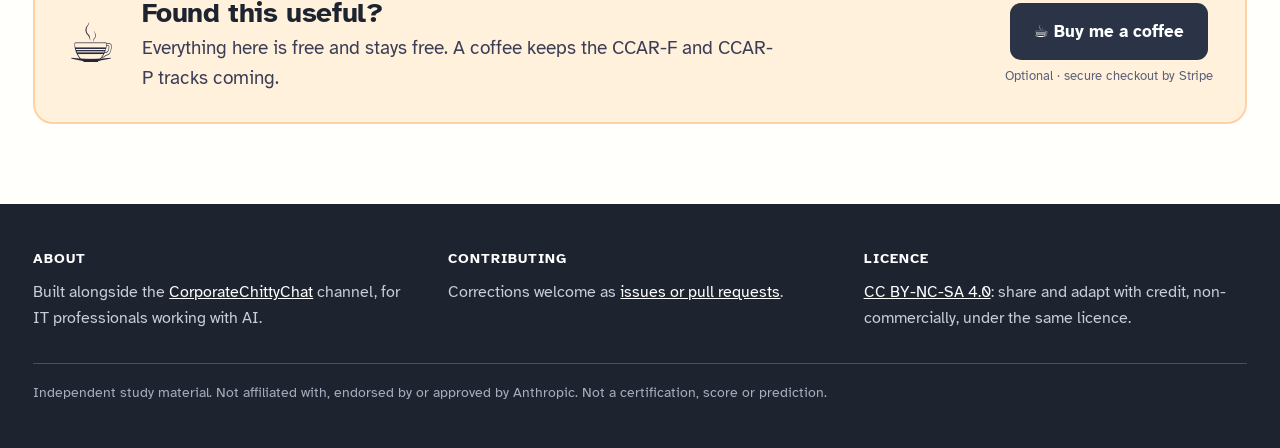
==== commit 9d5341b3: "Install app button is always visible, with steps for each browser Chrome only offers installation af" ====
--- a/index.html
+++ b/index.html
@@ -3,14 +3,110 @@
 <head>
 <meta charset="UTF-8">
 <meta name="viewport" content="width=device-width, initial-scale=1.0">
-<title>Claude Certification Prep · free study material</title>
+<title>Claude Certification Prep: free CCAO-F and CCDV-F study notes, exam traps and mock exams</title>
 <link rel="icon" href="data:image/svg+xml,%3Csvg xmlns='http://www.w3.org/2000/svg' viewBox='0 0 120 120'%3E%3Cpolygon points='60,4 108,32 108,88 60,116 12,88 12,32' fill='%23EE9D44'/%3E%3Cpolygon points='60,22 92,41 92,79 60,98 28,79 28,41' fill='%232A3446'/%3E%3C/svg%3E">
 <link rel="manifest" href="manifest.webmanifest">
 <link rel="apple-touch-icon" href="icons/icon-192.png">
 <meta name="theme-color" content="#1D242F">
 <meta name="apple-mobile-web-app-title" content="Cert Prep">
 <meta name="description" content="Free study notes, videos, flashcards and mock exams for the CCAO-F and CCDV-F Claude certifications. Not affiliated with Anthropic.">
-<link rel="stylesheet" href="theme.css?v=2026110306">
+<!-- sharing -->
+<link rel="canonical" href="https://certprep.cardzo.co.in/">
+<meta property="og:type" content="website">
+<meta property="og:site_name" content="Claude Certification Prep">
+<meta property="og:title" content="Claude Certification Prep: free study material">
+<meta property="og:description" content="Free lessons, exam traps, worked questions, flashcards and timed mock exams for the CCAO-F and CCDV-F Claude certifications. Architect tracks coming soon. Independent; not affiliated with Anthropic.">
+<meta property="og:url" content="https://certprep.cardzo.co.in/">
+<meta property="og:image" content="https://certprep.cardzo.co.in/og-image.png">
+<meta property="og:image:width" content="1200">
+<meta property="og:image:height" content="630">
+<meta property="og:image:alt" content="Prepare for your Claude certification: free lessons, exam traps and mock exams. Independent study material, not affiliated with Anthropic.">
+<meta name="twitter:card" content="summary_large_image">
+<meta name="twitter:title" content="Claude Certification Prep: free study material">
+<meta name="twitter:description" content="Free lessons, exam traps, worked questions, flashcards and timed mock exams for the CCAO-F and CCDV-F Claude certifications. Architect tracks coming soon. Independent; not affiliated with Anthropic.">
+<meta name="twitter:image" content="https://certprep.cardzo.co.in/og-image.png">
+<!-- /sharing -->
+<script type="application/ld+json">
+{
+ "@context": "https://schema.org",
+ "@graph": [
+  {
+   "@type": "WebSite",
+   "name": "Claude Certification Prep",
+   "url": "https://certprep.cardzo.co.in/",
+   "inLanguage": "en-GB",
+   "description": "Independent, free study material for the Claude certifications. Not affiliated with, endorsed by or approved by Anthropic."
+  },
+  {
+   "@type": "Organization",
+   "name": "Claude Certification Prep",
+   "url": "https://certprep.cardzo.co.in/"
+  },
+  {
+   "@type": "ItemList",
+   "itemListElement": [
+    {
+     "@type": "ListItem",
+     "position": 1,
+     "item": {
+      "@type": "Course",
+      "name": "CCAO-F exam preparation: Claude Certified Associate, Foundations (unofficial study course)",
+      "description": "Free lessons, exam traps, worked questions, flashcards and a timed mock exam for every skill in the CCAO-F exam guide. Independent; not affiliated with Anthropic.",
+      "url": "https://certprep.cardzo.co.in/path.html?track=ccao-f",
+      "provider": {
+       "@type": "Organization",
+       "name": "Claude Certification Prep",
+       "url": "https://certprep.cardzo.co.in/"
+      },
+      "isAccessibleForFree": true,
+      "inLanguage": "en-GB",
+      "offers": {
+       "@type": "Offer",
+       "price": "0",
+       "priceCurrency": "USD",
+       "category": "Free"
+      },
+      "hasCourseInstance": {
+       "@type": "CourseInstance",
+       "courseMode": "Online",
+       "courseWorkload": "PT10H"
+      }
+     }
+    },
+    {
+     "@type": "ListItem",
+     "position": 2,
+     "item": {
+      "@type": "Course",
+      "name": "CCDV-F exam preparation: Claude Certified Developer, Foundations (unofficial study course)",
+      "description": "Free lessons, exam traps, hands-on code exercises, flashcards and a timed mock exam for every skill in the CCDV-F exam guide. Independent; not affiliated with Anthropic.",
+      "url": "https://certprep.cardzo.co.in/path.html?track=ccdv-f",
+      "provider": {
+       "@type": "Organization",
+       "name": "Claude Certification Prep",
+       "url": "https://certprep.cardzo.co.in/"
+      },
+      "isAccessibleForFree": true,
+      "inLanguage": "en-GB",
+      "offers": {
+       "@type": "Offer",
+       "price": "0",
+       "priceCurrency": "USD",
+       "category": "Free"
+      },
+      "hasCourseInstance": {
+       "@type": "CourseInstance",
+       "courseMode": "Online",
+       "courseWorkload": "PT10H"
+      }
+     }
+    }
+   ]
+  }
+ ]
+}
+</script>
+<link rel="stylesheet" href="theme.css?v=2026110307">
 <style>
   *{box-sizing:border-box; margin:0; padding:0;}
   .wrap{max-width:var(--page-max); margin:0 auto; padding:0 var(--page-pad);}
@@ -284,11 +380,11 @@
   </div>
 </footer>
 
-<script src="site-nav.js?v=2026110306"></script>
-<script src="path-data.js?v=2026110306"></script>
-<script src="flashcards-data.js?v=2026110306"></script>
-<script src="learn-data-ccao-f.js?v=2026110306"></script>
-<script src="learn-data-ccdv-f.js?v=2026110306"></script>
+<script src="site-nav.js?v=2026110307"></script>
+<script src="path-data.js?v=2026110307"></script>
+<script src="flashcards-data.js?v=2026110307"></script>
+<script src="learn-data-ccao-f.js?v=2026110307"></script>
+<script src="learn-data-ccdv-f.js?v=2026110307"></script>
 <script>
 const el = (tag, cls, text) => { const e = document.createElement(tag); if(cls) e.className = cls; if(text !== undefined) e.textContent = text; return e; };
 const LD = window.LEARN_DATA || {}, PD = window.PATH_DATA || {}, FC = window.FC_DATA || {};
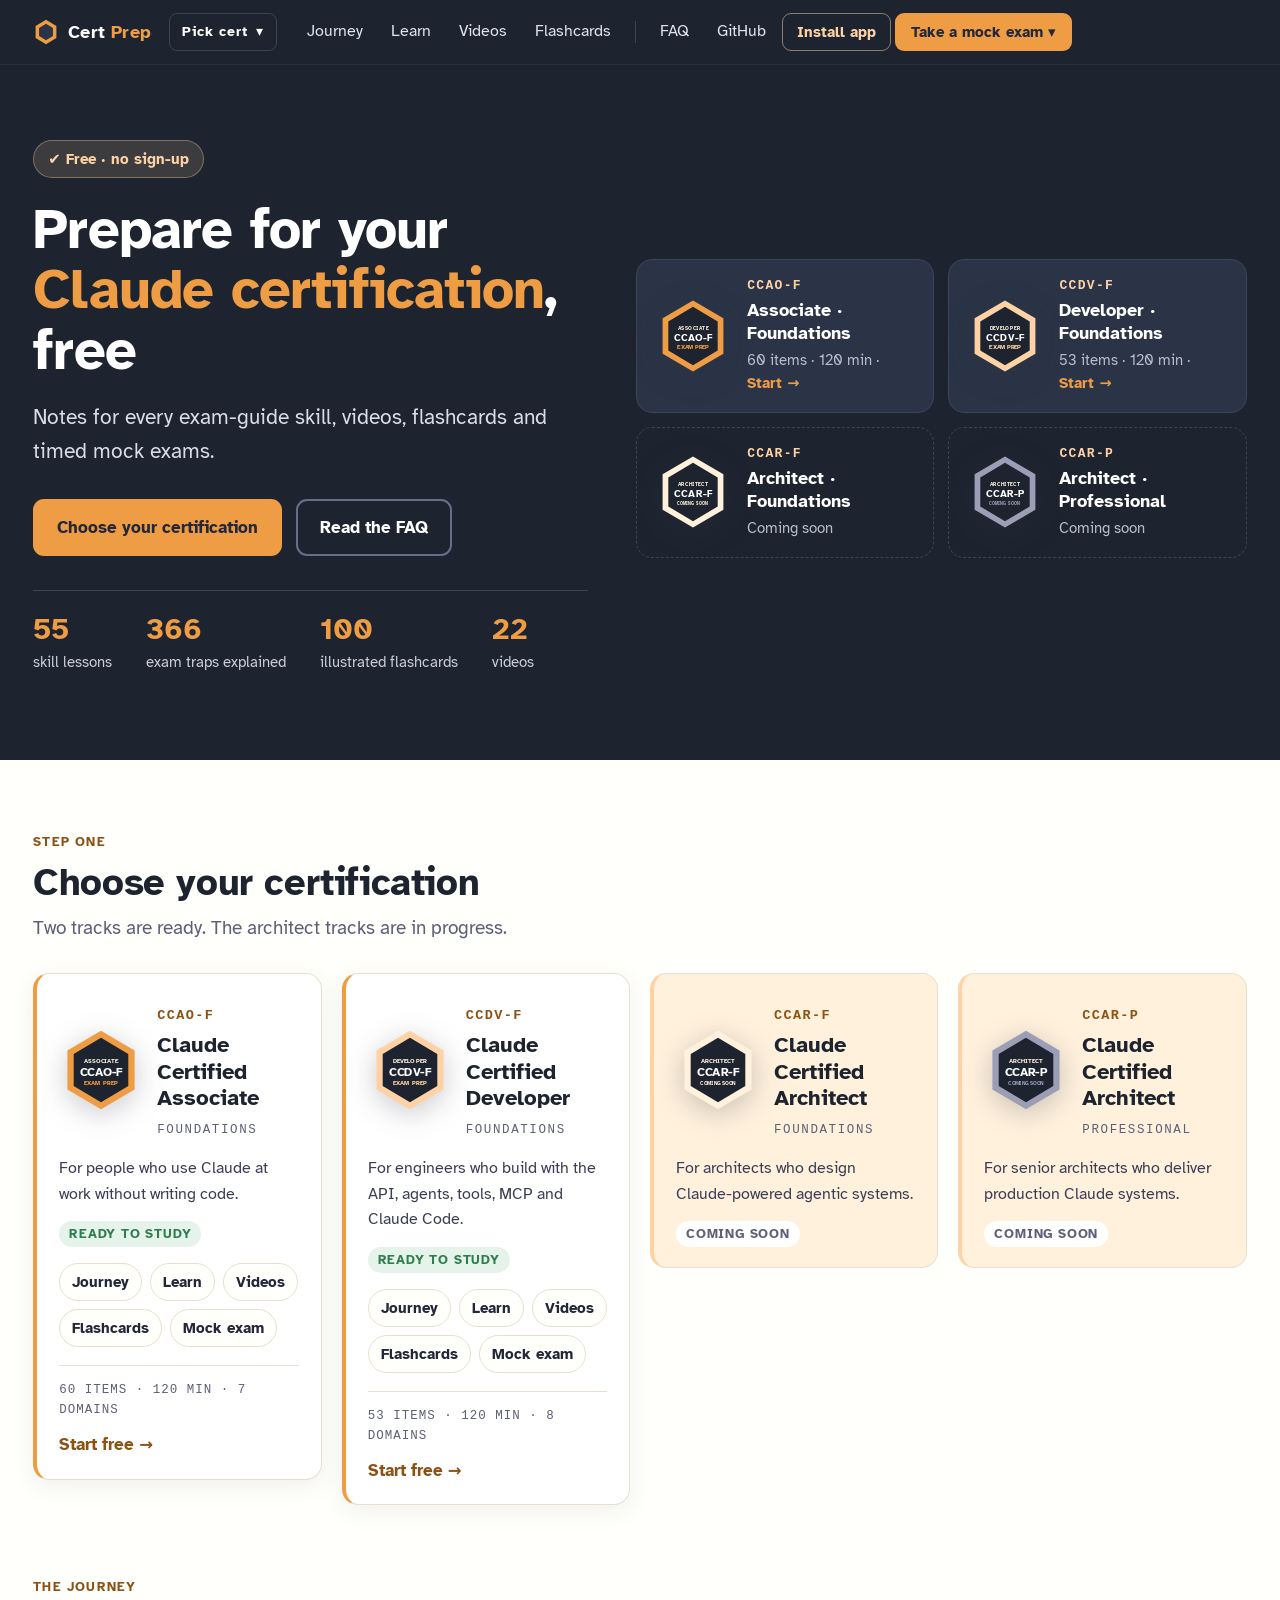
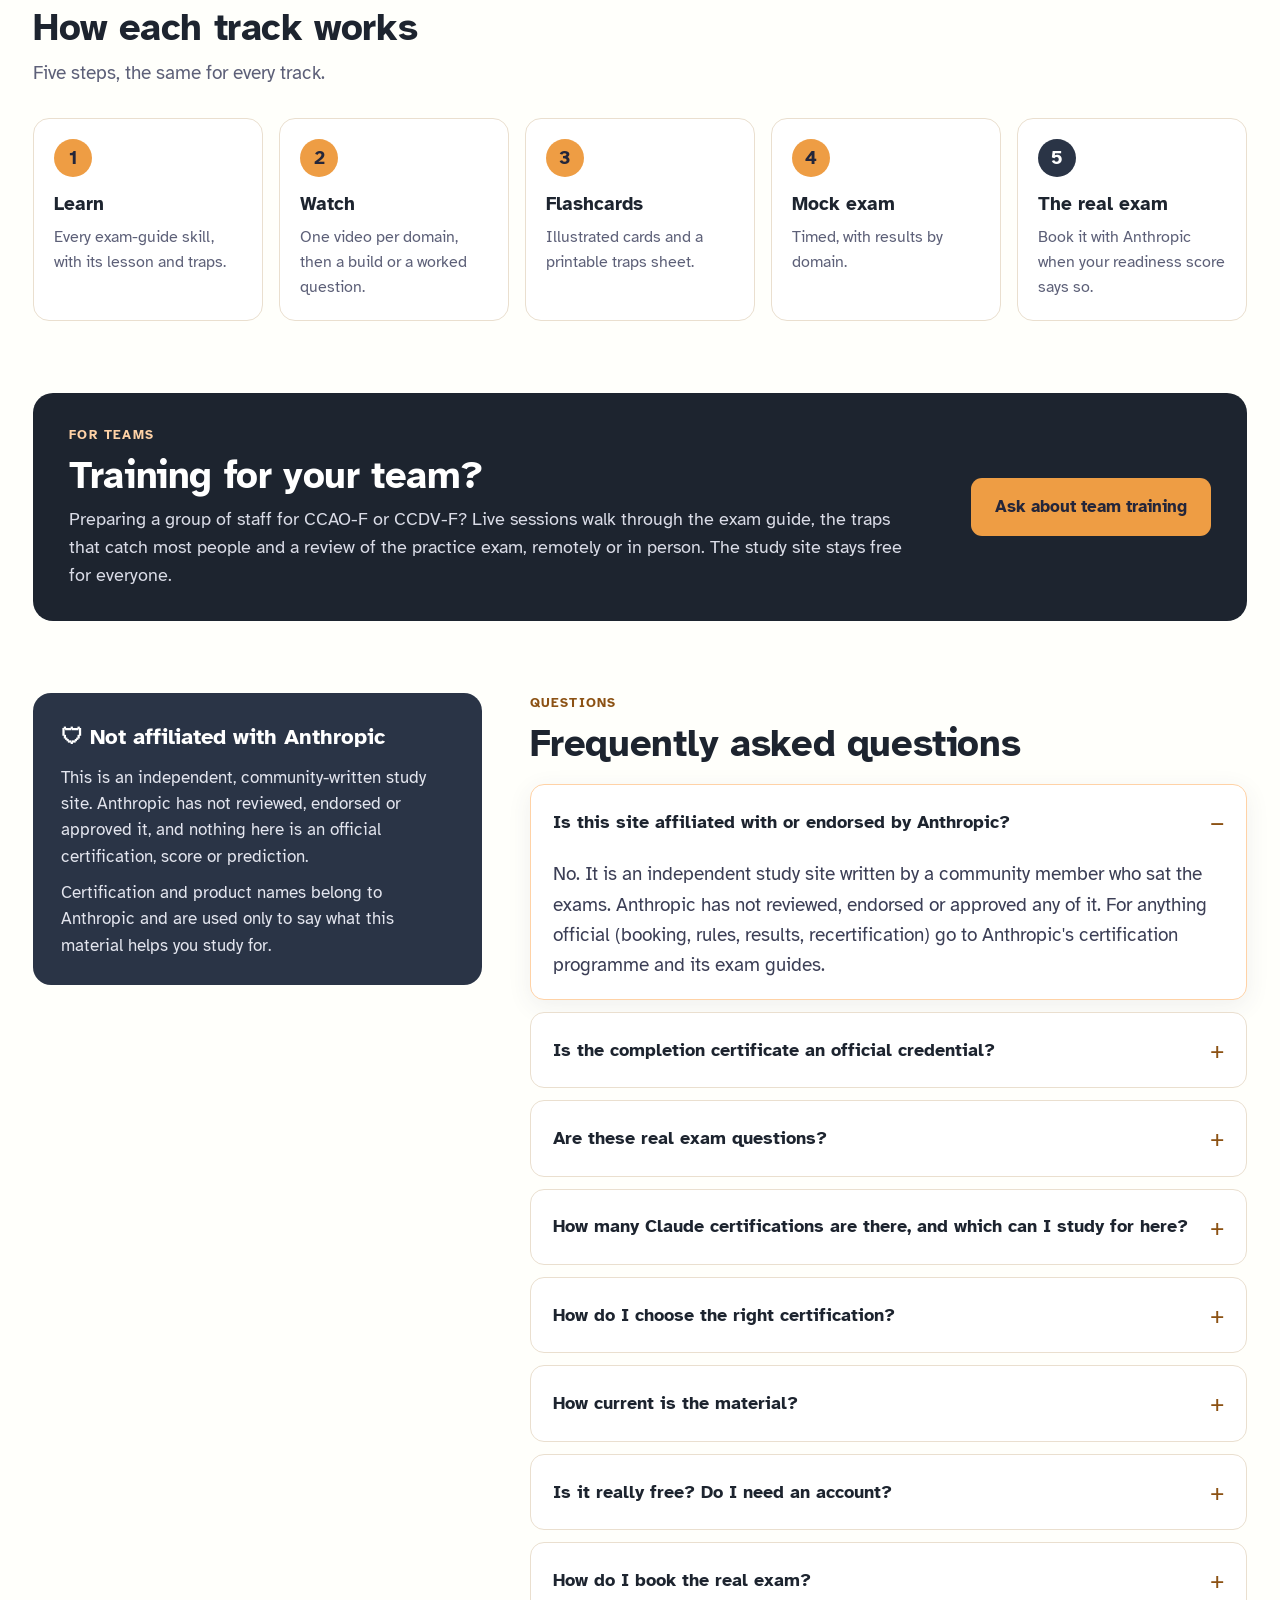
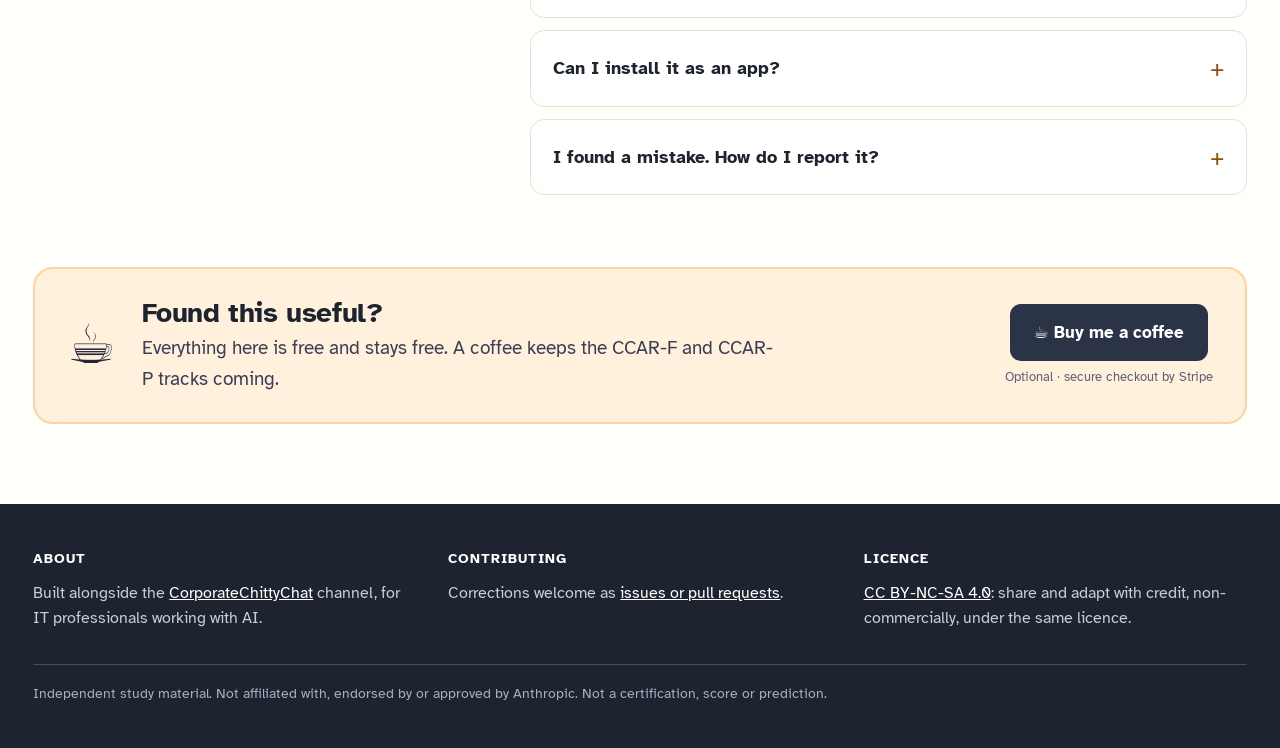
==== commit 53be3bec: "Rename the site to Cert Prep; add a team-training section The header, page titles, sharing tags, str" ====
--- a/index.html
+++ b/index.html
@@ -3,7 +3,7 @@
 <head>
 <meta charset="UTF-8">
 <meta name="viewport" content="width=device-width, initial-scale=1.0">
-<title>Claude Certification Prep: free CCAO-F and CCDV-F study notes, exam traps and mock exams</title>
+<title>Cert Prep: free Claude certification study notes (CCAO-F, CCDV-F), exam traps and mock exams</title>
 <link rel="icon" href="data:image/svg+xml,%3Csvg xmlns='http://www.w3.org/2000/svg' viewBox='0 0 120 120'%3E%3Cpolygon points='60,4 108,32 108,88 60,116 12,88 12,32' fill='%23EE9D44'/%3E%3Cpolygon points='60,22 92,41 92,79 60,98 28,79 28,41' fill='%232A3446'/%3E%3C/svg%3E">
 <link rel="manifest" href="manifest.webmanifest">
 <link rel="apple-touch-icon" href="icons/icon-192.png">
@@ -13,8 +13,8 @@
 <!-- sharing -->
 <link rel="canonical" href="https://certprep.cardzo.co.in/">
 <meta property="og:type" content="website">
-<meta property="og:site_name" content="Claude Certification Prep">
-<meta property="og:title" content="Claude Certification Prep: free study material">
+<meta property="og:site_name" content="Cert Prep">
+<meta property="og:title" content="Cert Prep: free Claude certification study material">
 <meta property="og:description" content="Free lessons, exam traps, worked questions, flashcards and timed mock exams for the CCAO-F and CCDV-F Claude certifications. Architect tracks coming soon. Independent; not affiliated with Anthropic.">
 <meta property="og:url" content="https://certprep.cardzo.co.in/">
 <meta property="og:image" content="https://certprep.cardzo.co.in/og-image.png">
@@ -22,7 +22,7 @@
 <meta property="og:image:height" content="630">
 <meta property="og:image:alt" content="Prepare for your Claude certification: free lessons, exam traps and mock exams. Independent study material, not affiliated with Anthropic.">
 <meta name="twitter:card" content="summary_large_image">
-<meta name="twitter:title" content="Claude Certification Prep: free study material">
+<meta name="twitter:title" content="Cert Prep: free Claude certification study material">
 <meta name="twitter:description" content="Free lessons, exam traps, worked questions, flashcards and timed mock exams for the CCAO-F and CCDV-F Claude certifications. Architect tracks coming soon. Independent; not affiliated with Anthropic.">
 <meta name="twitter:image" content="https://certprep.cardzo.co.in/og-image.png">
 <!-- /sharing -->
@@ -32,14 +32,14 @@
  "@graph": [
   {
    "@type": "WebSite",
-   "name": "Claude Certification Prep",
+   "name": "Cert Prep",
    "url": "https://certprep.cardzo.co.in/",
    "inLanguage": "en-GB",
    "description": "Independent, free study material for the Claude certifications. Not affiliated with, endorsed by or approved by Anthropic."
   },
   {
    "@type": "Organization",
-   "name": "Claude Certification Prep",
+   "name": "Cert Prep",
    "url": "https://certprep.cardzo.co.in/"
   },
   {
@@ -55,7 +55,7 @@
       "url": "https://certprep.cardzo.co.in/path.html?track=ccao-f",
       "provider": {
        "@type": "Organization",
-       "name": "Claude Certification Prep",
+       "name": "Cert Prep",
        "url": "https://certprep.cardzo.co.in/"
       },
       "isAccessibleForFree": true,
@@ -83,7 +83,7 @@
       "url": "https://certprep.cardzo.co.in/path.html?track=ccdv-f",
       "provider": {
        "@type": "Organization",
-       "name": "Claude Certification Prep",
+       "name": "Cert Prep",
        "url": "https://certprep.cardzo.co.in/"
       },
       "isAccessibleForFree": true,
@@ -106,7 +106,7 @@
  ]
 }
 </script>
-<link rel="stylesheet" href="theme.css?v=2026110307">
+<link rel="stylesheet" href="theme.css?v=2026110308">
 <style>
   *{box-sizing:border-box; margin:0; padding:0;}
   .wrap{max-width:var(--page-max); margin:0 auto; padding:0 var(--page-pad);}
@@ -188,6 +188,12 @@
   details a{color:var(--orange-ink); font-weight:600;}
 
   /* support */
+  .teams{display:grid; grid-template-columns:minmax(0,1fr) auto; gap:28px; align-items:center; background:var(--slate-deep); color:#fff; border-radius:20px; padding:32px 36px;}
+  .teams .label{color:var(--peach);}
+  .teams h2{color:#fff; margin-top:6px;}
+  .teams p{color:#DADCE7; margin-top:8px; max-width:70ch; font-size:17.5px;}
+  .teams .btn{white-space:nowrap;}
+  @media (max-width:760px){ .teams{grid-template-columns:1fr; padding:24px 20px;} .teams .btn{justify-content:center; white-space:normal;} }
   .coffee{display:grid; grid-template-columns:auto 1fr auto; gap:26px; align-items:center; background:var(--cream); border:2px solid var(--peach); border-radius:20px; padding:28px 32px;}
   .coffee .cup{font-size:54px; line-height:1;}
   .coffee h2{font-size:28px;}
@@ -287,6 +293,19 @@
   </div>
 </section>
 
+<section id="teams">
+  <div class="wrap">
+    <div class="teams">
+      <div>
+        <span class="label">For teams</span>
+        <h2>Training for your team?</h2>
+        <p>Preparing a group of staff for CCAO-F or CCDV-F? Live sessions walk through the exam guide, the traps that catch most people and a review of the practice exam, remotely or in person. The study site stays free for everyone.</p>
+      </div>
+      <a class="btn primary" href="mailto:training@cardzo.co.in?subject=Team%20training%20for%20Claude%20certifications">Ask about team training</a>
+    </div>
+  </div>
+</section>
+
 <section id="faq">
   <div class="wrap faq">
     <div class="notice">
@@ -380,11 +399,11 @@
   </div>
 </footer>
 
-<script src="site-nav.js?v=2026110307"></script>
-<script src="path-data.js?v=2026110307"></script>
-<script src="flashcards-data.js?v=2026110307"></script>
-<script src="learn-data-ccao-f.js?v=2026110307"></script>
-<script src="learn-data-ccdv-f.js?v=2026110307"></script>
+<script src="site-nav.js?v=2026110308"></script>
+<script src="path-data.js?v=2026110308"></script>
+<script src="flashcards-data.js?v=2026110308"></script>
+<script src="learn-data-ccao-f.js?v=2026110308"></script>
+<script src="learn-data-ccdv-f.js?v=2026110308"></script>
 <script>
 const el = (tag, cls, text) => { const e = document.createElement(tag); if(cls) e.className = cls; if(text !== undefined) e.textContent = text; return e; };
 const LD = window.LEARN_DATA || {}, PD = window.PATH_DATA || {}, FC = window.FC_DATA || {};
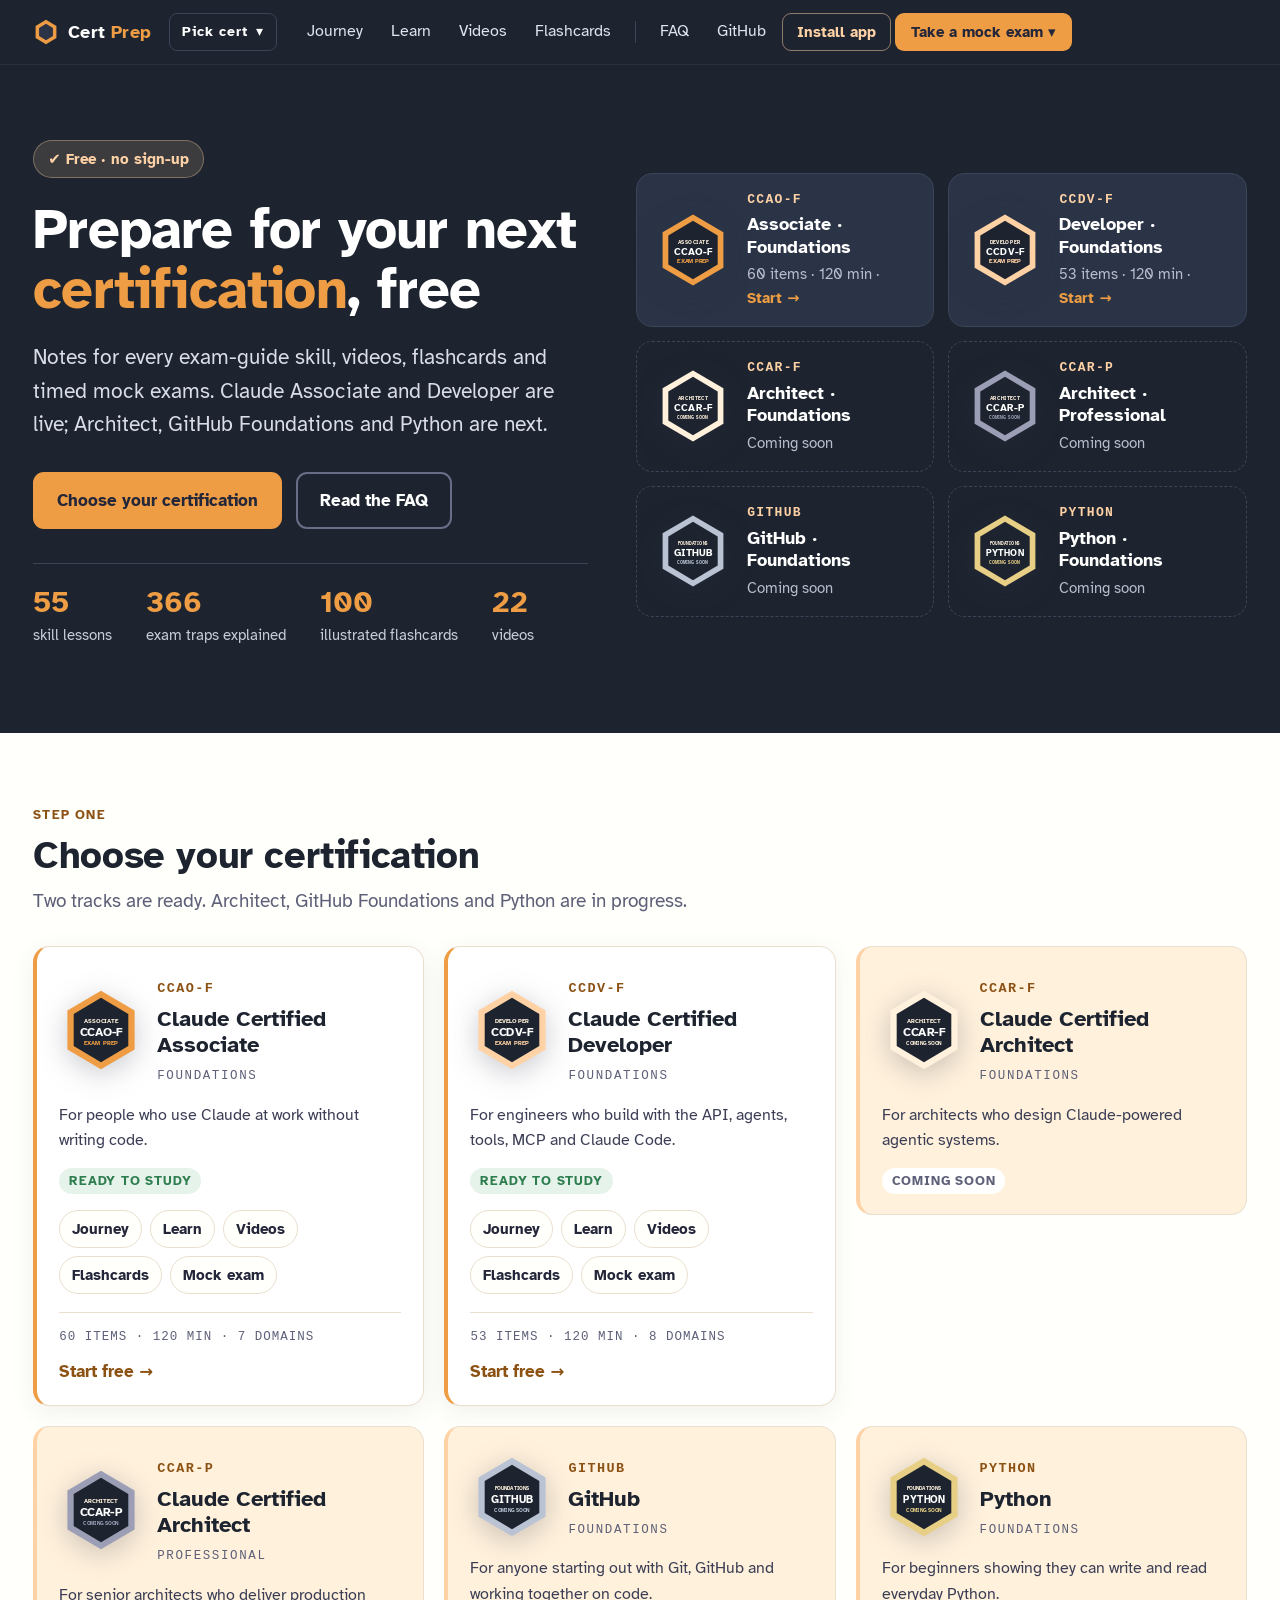
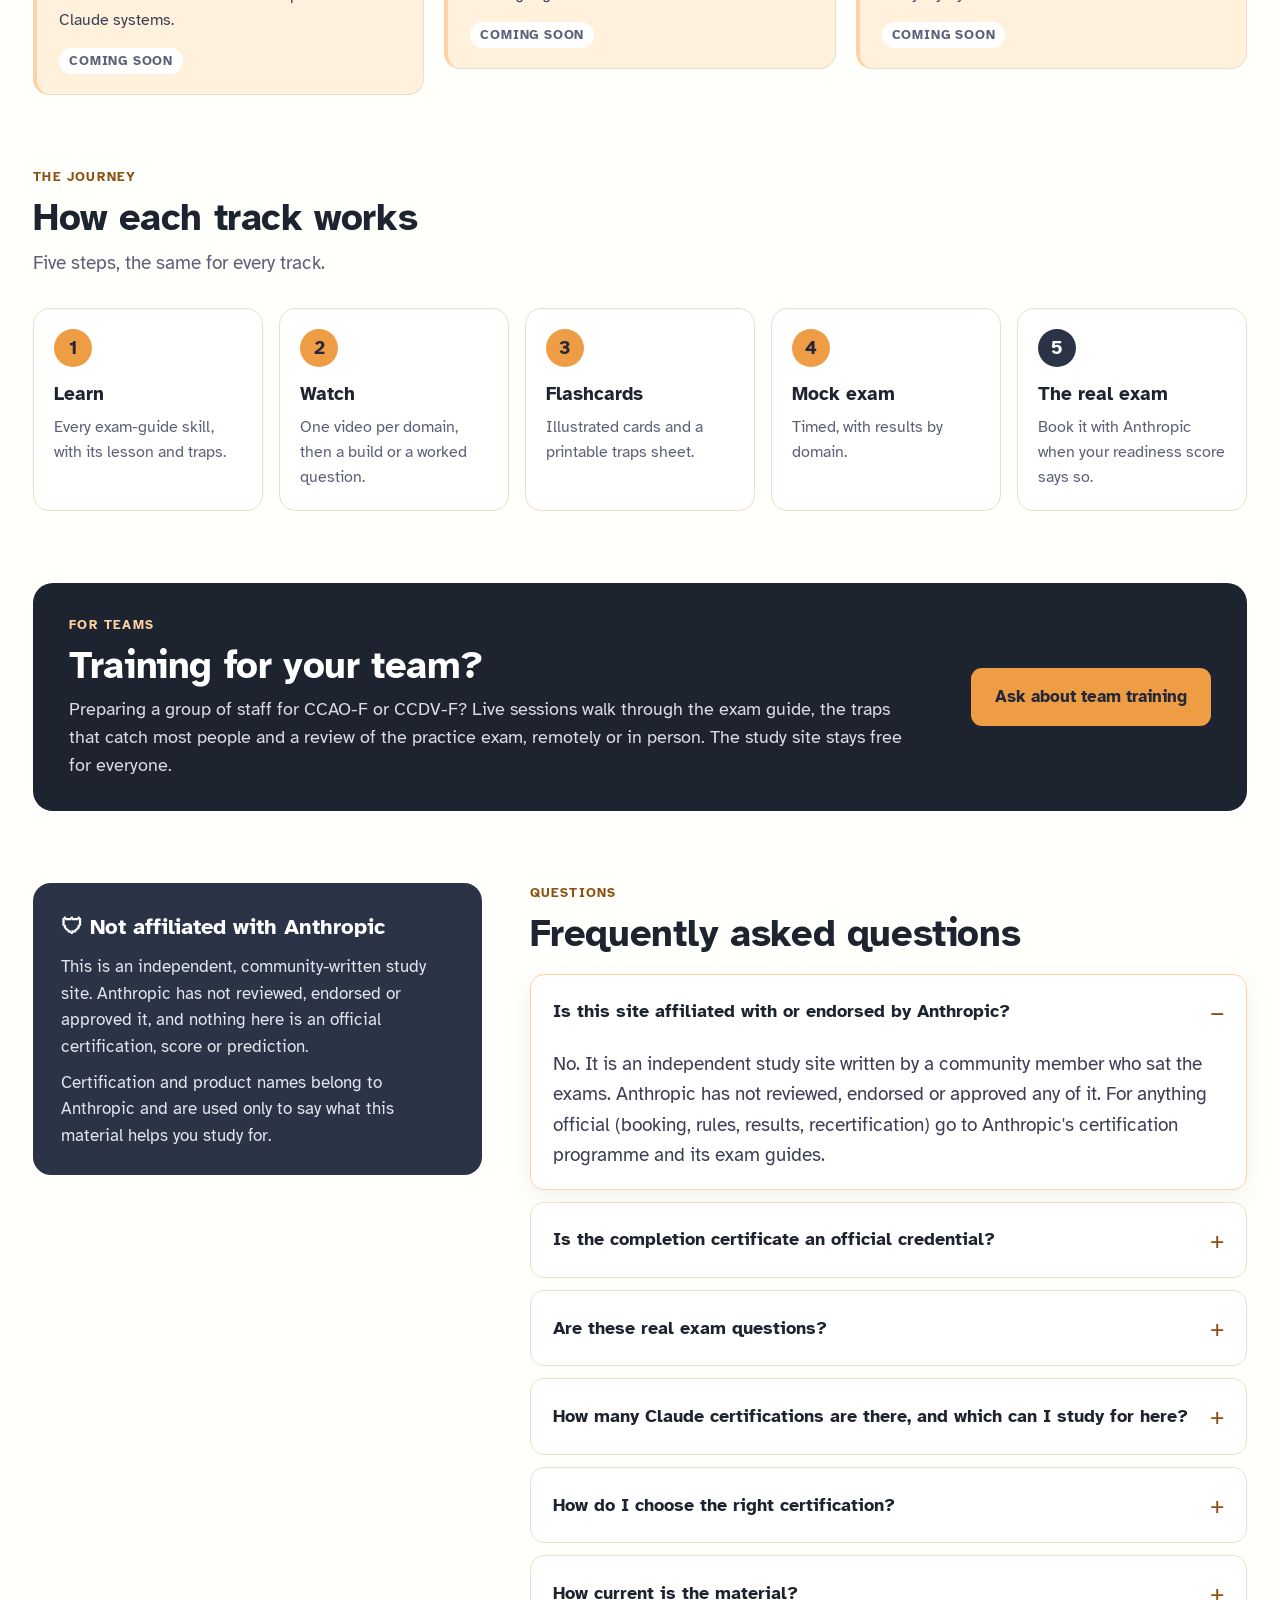
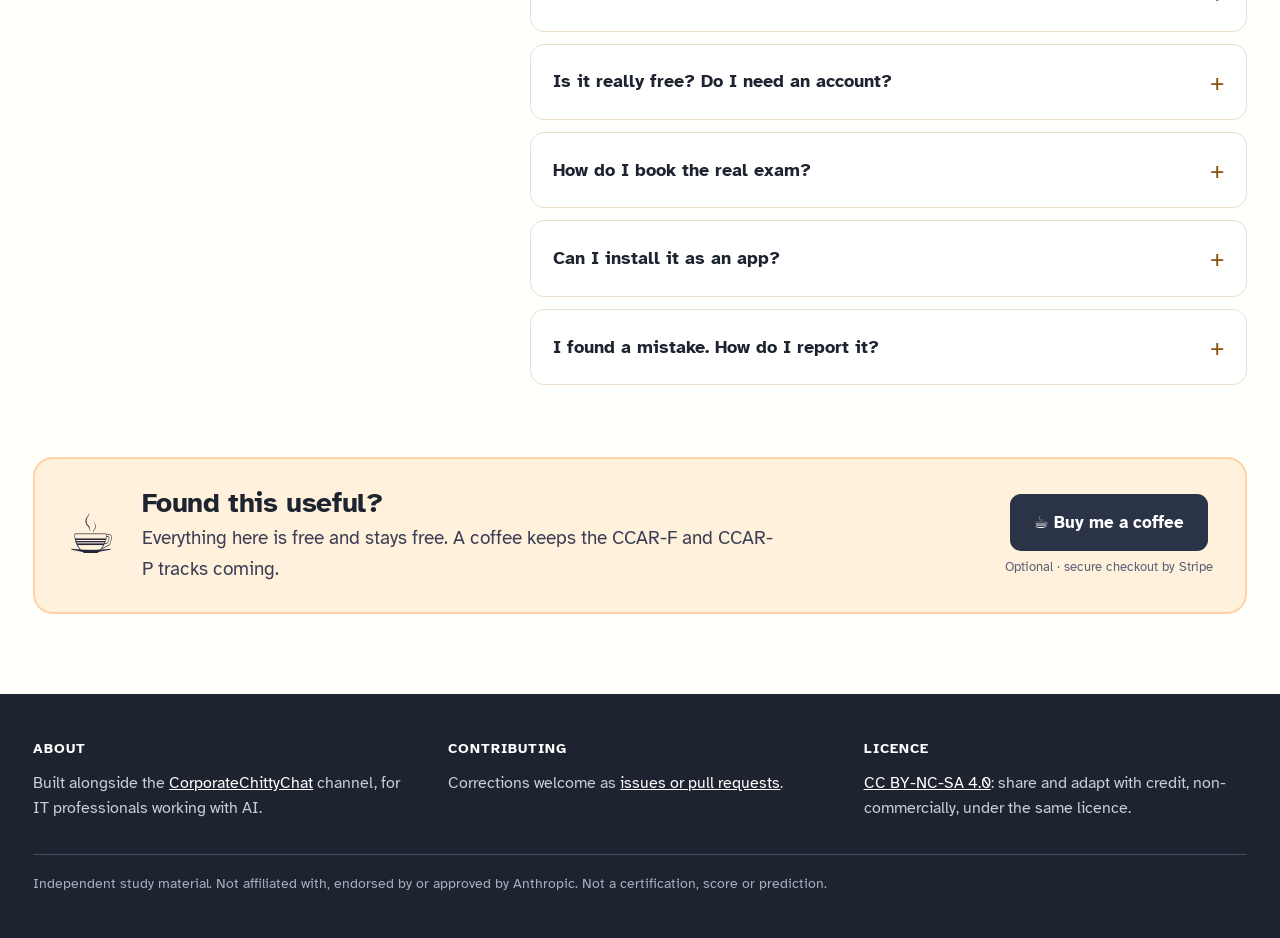
==== commit ea36dabe: "GitHub Foundations and Python listed as coming soon The home page's hero tiles and certification car" ====
--- a/index.html
+++ b/index.html
@@ -15,7 +15,7 @@
 <meta property="og:type" content="website">
 <meta property="og:site_name" content="Cert Prep">
 <meta property="og:title" content="Cert Prep: free Claude certification study material">
-<meta property="og:description" content="Free lessons, exam traps, worked questions, flashcards and timed mock exams for the CCAO-F and CCDV-F Claude certifications. Architect tracks coming soon. Independent; not affiliated with Anthropic.">
+<meta property="og:description" content="Free lessons, exam traps, worked questions, flashcards and timed mock exams for the CCAO-F and CCDV-F Claude certifications. Architect, GitHub Foundations and Python coming soon. Independent; not affiliated with Anthropic.">
 <meta property="og:url" content="https://certprep.cardzo.co.in/">
 <meta property="og:image" content="https://certprep.cardzo.co.in/og-image.png">
 <meta property="og:image:width" content="1200">
@@ -23,7 +23,7 @@
 <meta property="og:image:alt" content="Prepare for your Claude certification: free lessons, exam traps and mock exams. Independent study material, not affiliated with Anthropic.">
 <meta name="twitter:card" content="summary_large_image">
 <meta name="twitter:title" content="Cert Prep: free Claude certification study material">
-<meta name="twitter:description" content="Free lessons, exam traps, worked questions, flashcards and timed mock exams for the CCAO-F and CCDV-F Claude certifications. Architect tracks coming soon. Independent; not affiliated with Anthropic.">
+<meta name="twitter:description" content="Free lessons, exam traps, worked questions, flashcards and timed mock exams for the CCAO-F and CCDV-F Claude certifications. Architect, GitHub Foundations and Python coming soon. Independent; not affiliated with Anthropic.">
 <meta name="twitter:image" content="https://certprep.cardzo.co.in/og-image.png">
 <!-- /sharing -->
 <script type="application/ld+json">
@@ -106,7 +106,7 @@
  ]
 }
 </script>
-<link rel="stylesheet" href="theme.css?v=2026110308">
+<link rel="stylesheet" href="theme.css?v=2026110309">
 <style>
   *{box-sizing:border-box; margin:0; padding:0;}
   .wrap{max-width:var(--page-max); margin:0 auto; padding:0 var(--page-pad);}
@@ -145,7 +145,7 @@
   .stat span{font-size:14.5px; color:#C9CDDA;}
 
   /* certifications */
-  .certs{display:grid; grid-template-columns:repeat(4,minmax(0,1fr)); gap:20px; margin-top:30px; align-items:start;}
+  .certs{display:grid; grid-template-columns:repeat(3,minmax(0,1fr)); gap:20px; margin-top:30px; align-items:start;}
   .cert{display:flex; flex-direction:column; background:var(--card); border:1px solid var(--line); border-left:4px solid var(--orange); border-radius:16px; padding:24px 22px 20px; box-shadow:var(--shadow);}
   .cert.soon{border-left-color:var(--peach); background:var(--cream); box-shadow:none;}
   .badge{width:84px; height:84px; flex:none; filter:drop-shadow(0 6px 14px rgba(44,46,67,.25));}
@@ -257,8 +257,8 @@
   <div class="wrap">
     <div>
       <span class="pill">✔ Free · no sign-up</span>
-      <h1>Prepare for your <em>Claude certification</em>, free</h1>
-      <p class="lead">Notes for every exam-guide skill, videos, flashcards and timed mock exams.</p>
+      <h1>Prepare for your next <em>certification</em>, free</h1>
+      <p class="lead">Notes for every exam-guide skill, videos, flashcards and timed mock exams. Claude Associate and Developer are live; Architect, GitHub Foundations and Python are next.</p>
       <div class="cta">
         <a class="btn primary" href="#certs">Choose your certification</a>
         <a class="btn ghost" href="#faq">Read the FAQ</a>
@@ -273,7 +273,7 @@
   <div class="wrap">
     <span class="label">Step one</span>
     <h2>Choose your certification</h2>
-    <p class="sub">Two tracks are ready. The architect tracks are in progress.</p>
+    <p class="sub">Two tracks are ready. Architect, GitHub Foundations and Python are in progress.</p>
     <div class="certs" id="certGrid"></div>
   </div>
 </section>
@@ -301,7 +301,7 @@
         <h2>Training for your team?</h2>
         <p>Preparing a group of staff for CCAO-F or CCDV-F? Live sessions walk through the exam guide, the traps that catch most people and a review of the practice exam, remotely or in person. The study site stays free for everyone.</p>
       </div>
-      <a class="btn primary" href="mailto:training@cardzo.co.in?subject=Team%20training%20for%20Claude%20certifications">Ask about team training</a>
+      <a class="btn primary" href="mailto:hello@cardzo.co.in?subject=Team%20training%20for%20Claude%20certifications">Ask about team training</a>
     </div>
   </div>
 </section>
@@ -399,11 +399,11 @@
   </div>
 </footer>
 
-<script src="site-nav.js?v=2026110308"></script>
-<script src="path-data.js?v=2026110308"></script>
-<script src="flashcards-data.js?v=2026110308"></script>
-<script src="learn-data-ccao-f.js?v=2026110308"></script>
-<script src="learn-data-ccdv-f.js?v=2026110308"></script>
+<script src="site-nav.js?v=2026110309"></script>
+<script src="path-data.js?v=2026110309"></script>
+<script src="flashcards-data.js?v=2026110309"></script>
+<script src="learn-data-ccao-f.js?v=2026110309"></script>
+<script src="learn-data-ccdv-f.js?v=2026110309"></script>
 <script>
 const el = (tag, cls, text) => { const e = document.createElement(tag); if(cls) e.className = cls; if(text !== undefined) e.textContent = text; return e; };
 const LD = window.LEARN_DATA || {}, PD = window.PATH_DATA || {}, FC = window.FC_DATA || {};
@@ -412,11 +412,13 @@
   { id: "ccao-f", name: "Claude Certified Associate", lvl: "Foundations", who: "For people who use Claude at work without writing code." },
   { id: "ccdv-f", name: "Claude Certified Developer", lvl: "Foundations", who: "For engineers who build with the API, agents, tools, MCP and Claude Code." },
   { id: "ccar-f", name: "Claude Certified Architect", lvl: "Foundations", who: "For architects who design Claude-powered agentic systems.", soon: true },
-  { id: "ccar-p", name: "Claude Certified Architect", lvl: "Professional", who: "For senior architects who deliver production Claude systems.", soon: true }
+  { id: "ccar-p", name: "Claude Certified Architect", lvl: "Professional", who: "For senior architects who deliver production Claude systems.", soon: true },
+  { id: "github", name: "GitHub", lvl: "Foundations", who: "For anyone starting out with Git, GitHub and working together on code.", soon: true },
+  { id: "python", name: "Python", lvl: "Foundations", who: "For beginners showing they can write and read everyday Python.", soon: true }
 ];
 
 /* Exam-prep badges, drawn with SVG DOM calls (no HTML strings). Ring colours come from the palette. */
-const RING = { "ccao-f": ["#EE9D44", "ASSOCIATE"], "ccdv-f": ["#FFD2A6", "DEVELOPER"], "ccar-f": ["#FFF1DC", "ARCHITECT"], "ccar-p": ["#9C9EB5", "ARCHITECT"] };
+const RING = { "ccao-f": ["#EE9D44", "ASSOCIATE"], "ccdv-f": ["#FFD2A6", "DEVELOPER"], "ccar-f": ["#FFF1DC", "ARCHITECT"], "ccar-p": ["#9C9EB5", "ARCHITECT"], "github": ["#B9C3D3", "FOUNDATIONS"], "python": ["#E8CF86", "FOUNDATIONS"] };
 function badge(id, soon){
   const NS = "http://www.w3.org/2000/svg", [ring, role] = RING[id];
   const svg = document.createElementNS(NS, "svg");
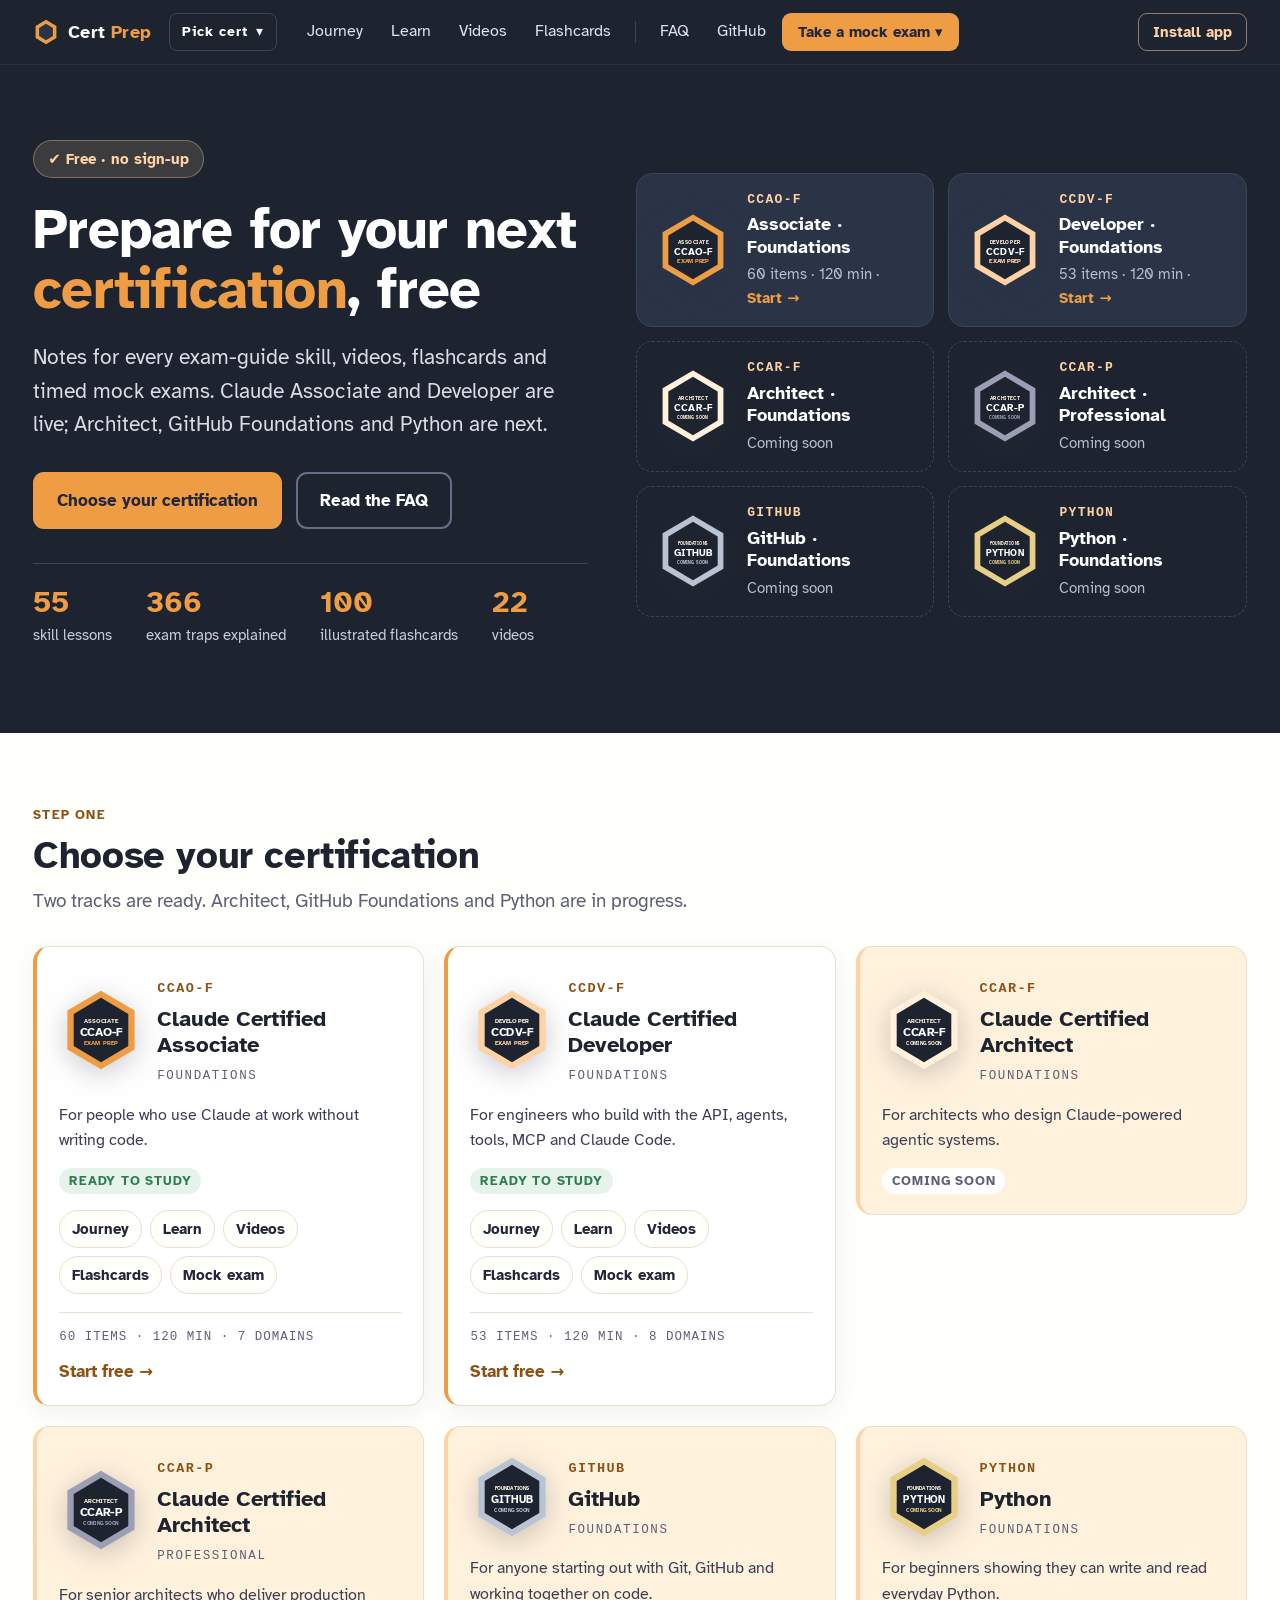
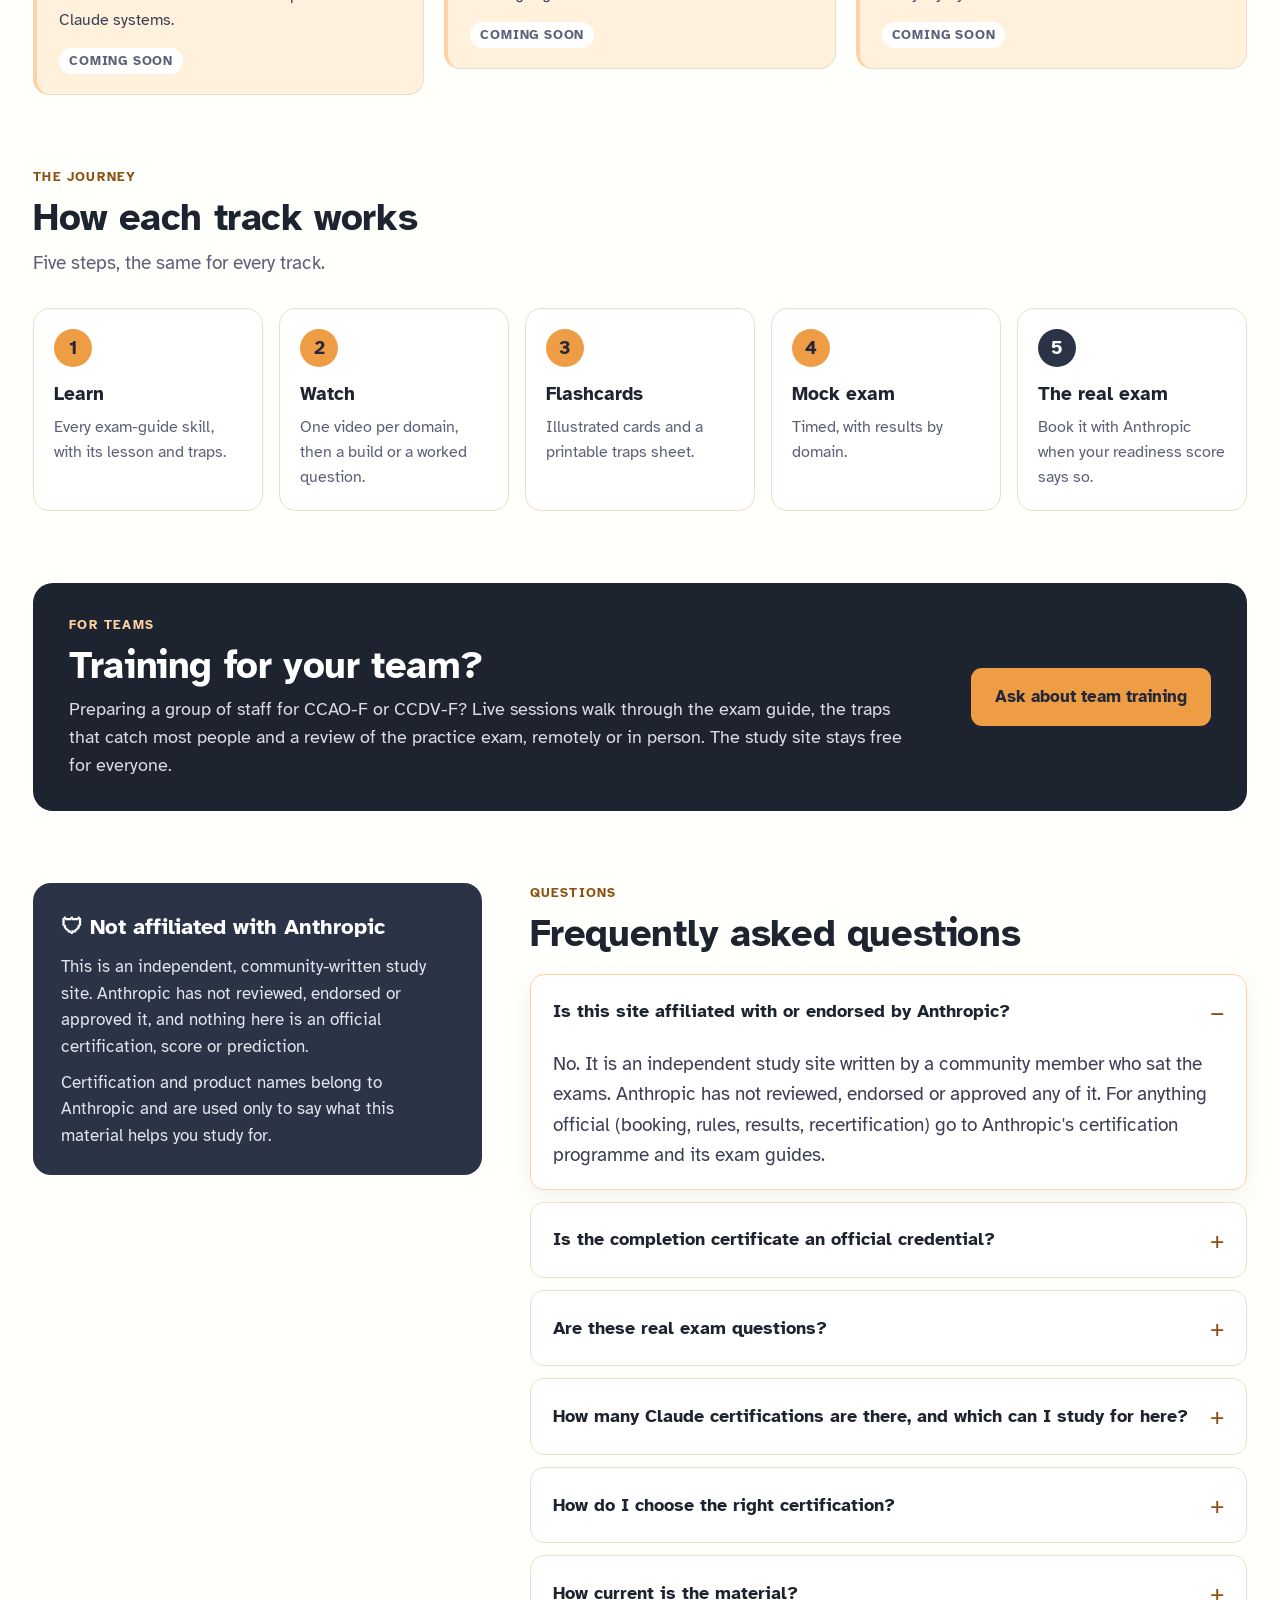
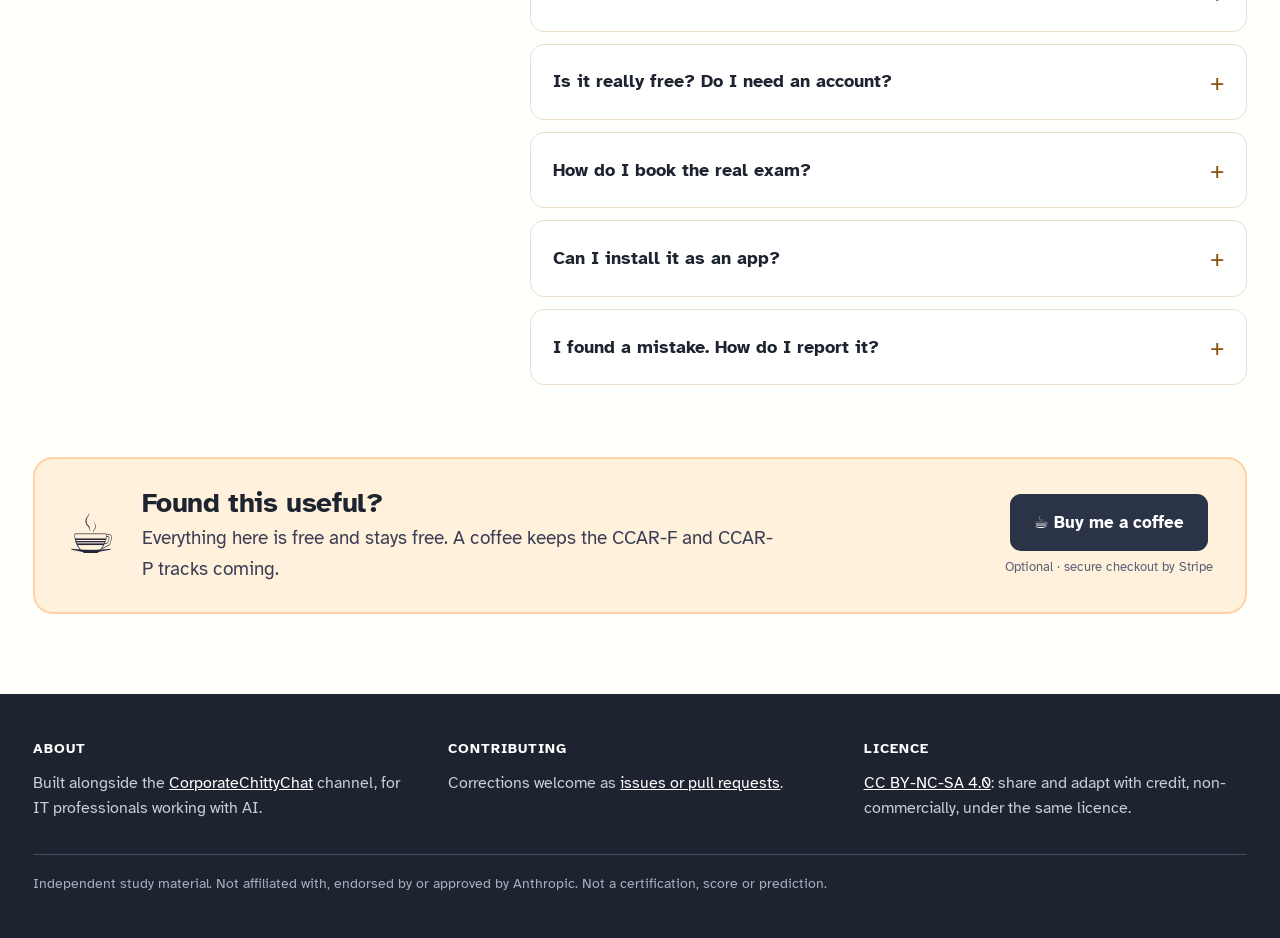
==== commit 0e4db033: "Header: Install app sits at the far right on desktop The Install app button now comes after the mock" ====
--- a/index.html
+++ b/index.html
@@ -106,7 +106,7 @@
  ]
 }
 </script>
-<link rel="stylesheet" href="theme.css?v=2026110309">
+<link rel="stylesheet" href="theme.css?v=2026110311">
 <style>
   *{box-sizing:border-box; margin:0; padding:0;}
   .wrap{max-width:var(--page-max); margin:0 auto; padding:0 var(--page-pad);}
@@ -399,11 +399,11 @@
   </div>
 </footer>
 
-<script src="site-nav.js?v=2026110309"></script>
-<script src="path-data.js?v=2026110309"></script>
-<script src="flashcards-data.js?v=2026110309"></script>
-<script src="learn-data-ccao-f.js?v=2026110309"></script>
-<script src="learn-data-ccdv-f.js?v=2026110309"></script>
+<script src="site-nav.js?v=2026110311"></script>
+<script src="path-data.js?v=2026110311"></script>
+<script src="flashcards-data.js?v=2026110311"></script>
+<script src="learn-data-ccao-f.js?v=2026110311"></script>
+<script src="learn-data-ccdv-f.js?v=2026110311"></script>
 <script>
 const el = (tag, cls, text) => { const e = document.createElement(tag); if(cls) e.className = cls; if(text !== undefined) e.textContent = text; return e; };
 const LD = window.LEARN_DATA || {}, PD = window.PATH_DATA || {}, FC = window.FC_DATA || {};
